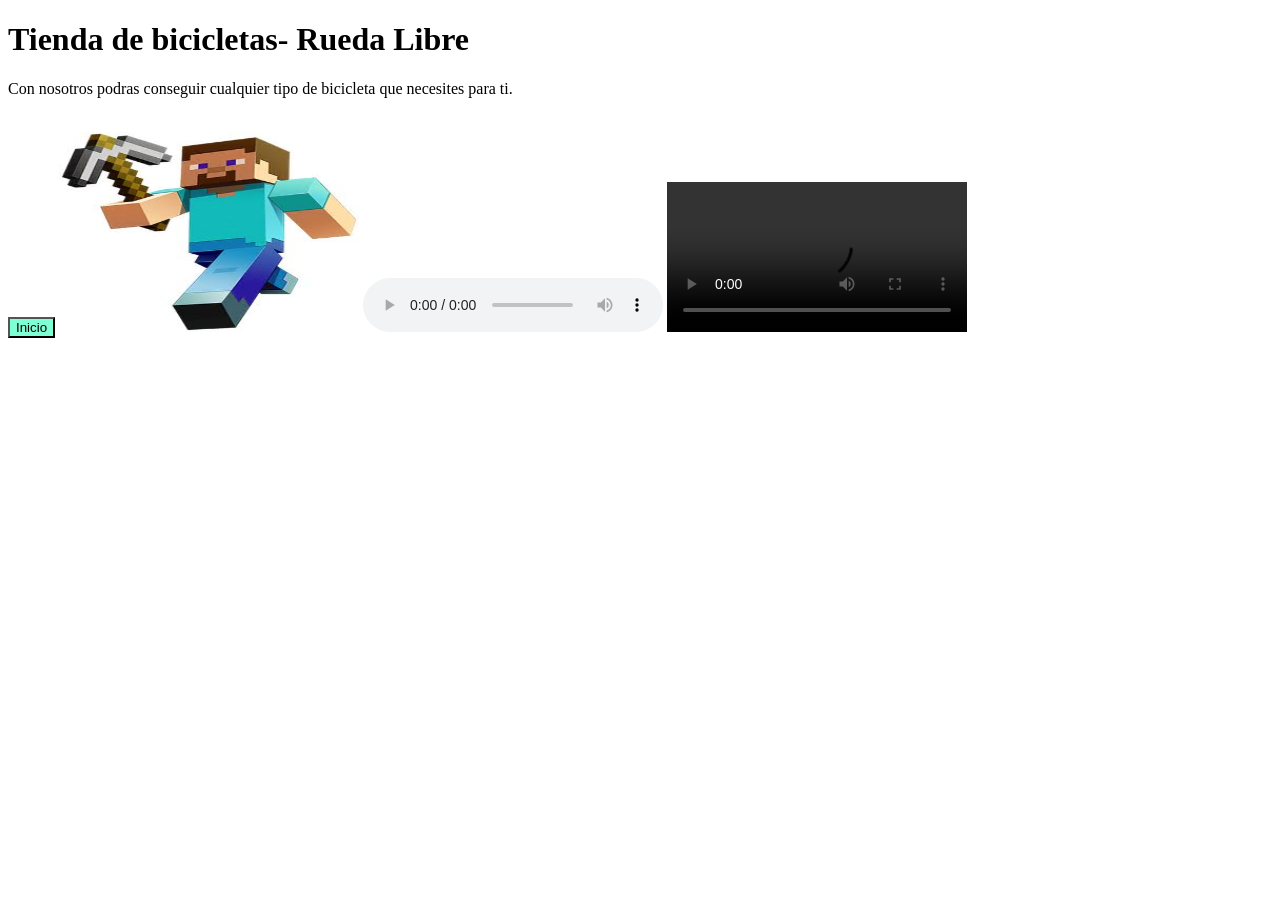
==== index.html @ 4d087bc4 "feat: se arreglo la imagen" ====
<!DOCTYPE html>
<html lang="es">
<head>
    <meta charset="UTF-8">
    <meta name="viewport" content="width=device-width, initial-scale=1.0">
    <title>Rueda Libre | Alquiler de bicicletas en Medellín</title>
    <style>
        button {
            background-color: aquamarine;
            color: black;
        }
        
    </style>
</head>
<body>
    <h1>Tienda de bicicletas- Rueda Libre</h1>
    <p>Con nosotros podras conseguir cualquier tipo de bicicleta que necesites para ti.</p><br>
    <button onclick="MostrarInicio()">Inicio</button>
    <img src="/images.jpeg" alt="Foto steve jobs" width="300" height="200">
    <audio src="/¿IA_agéntica_o_razonamiento_profundo_.mp3" controls></audio>
    <video src="/video.mp4" controls></video>

    <Script>
        function MostrarInicio() {
            alert("Ha iniciado seccion");
        }
    </Script>
</body>
</html>
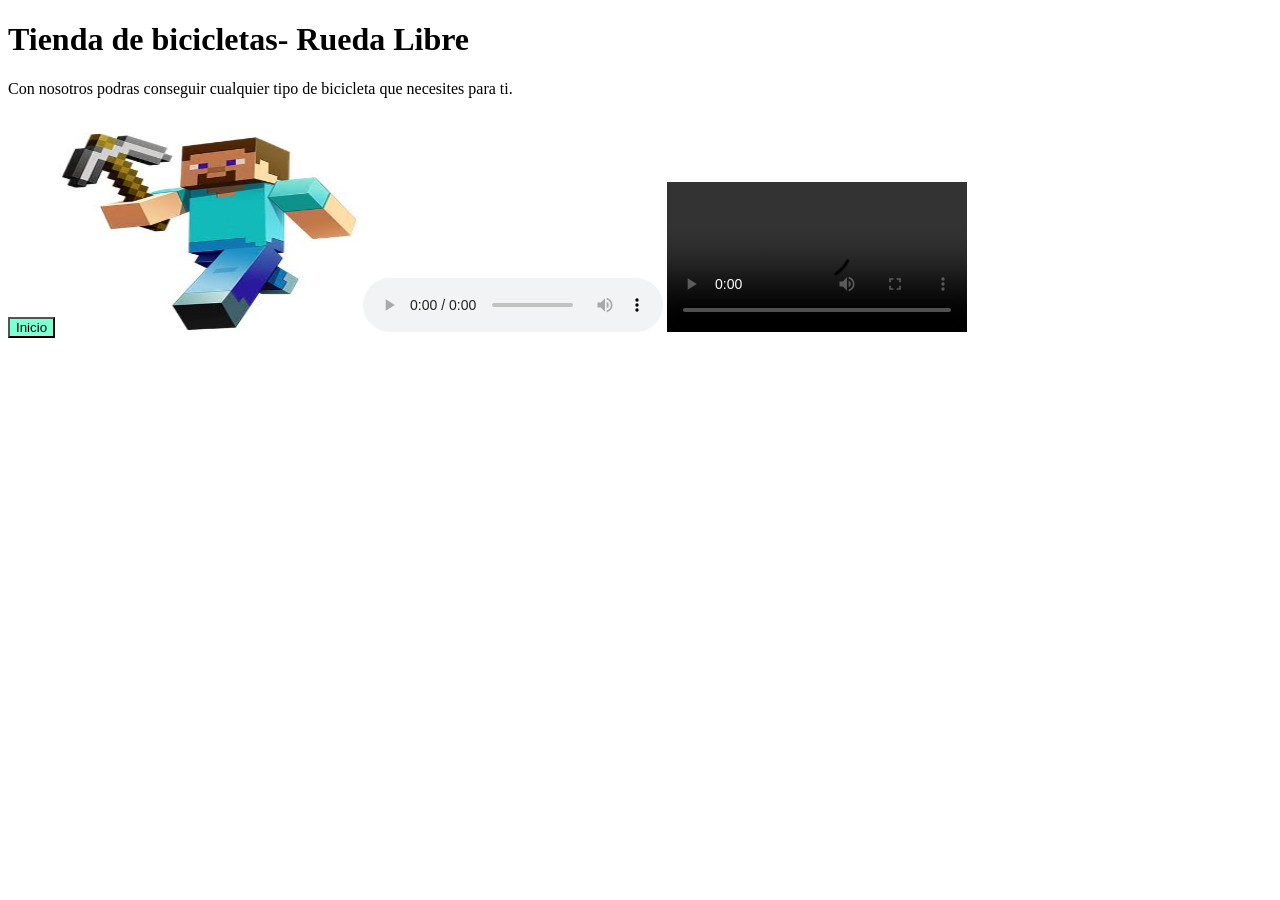
==== commit 3e0f839c: "feat: cambio al audio" ====
--- a/index.html
+++ b/index.html
@@ -17,7 +17,7 @@
     <p>Con nosotros podras conseguir cualquier tipo de bicicleta que necesites para ti.</p><br>
     <button onclick="MostrarInicio()">Inicio</button>
     <img src="/images.jpeg" alt="Foto steve jobs" width="300" height="200">
-    <audio src="/¿IA_agéntica_o_razonamiento_profundo_.mp3" controls></audio>
+    <audio controls src="/¿IA_agéntica_o_razonamiento_profundo_.mp3"></audio>
     <video src="/video.mp4" controls></video>
 
     <Script>
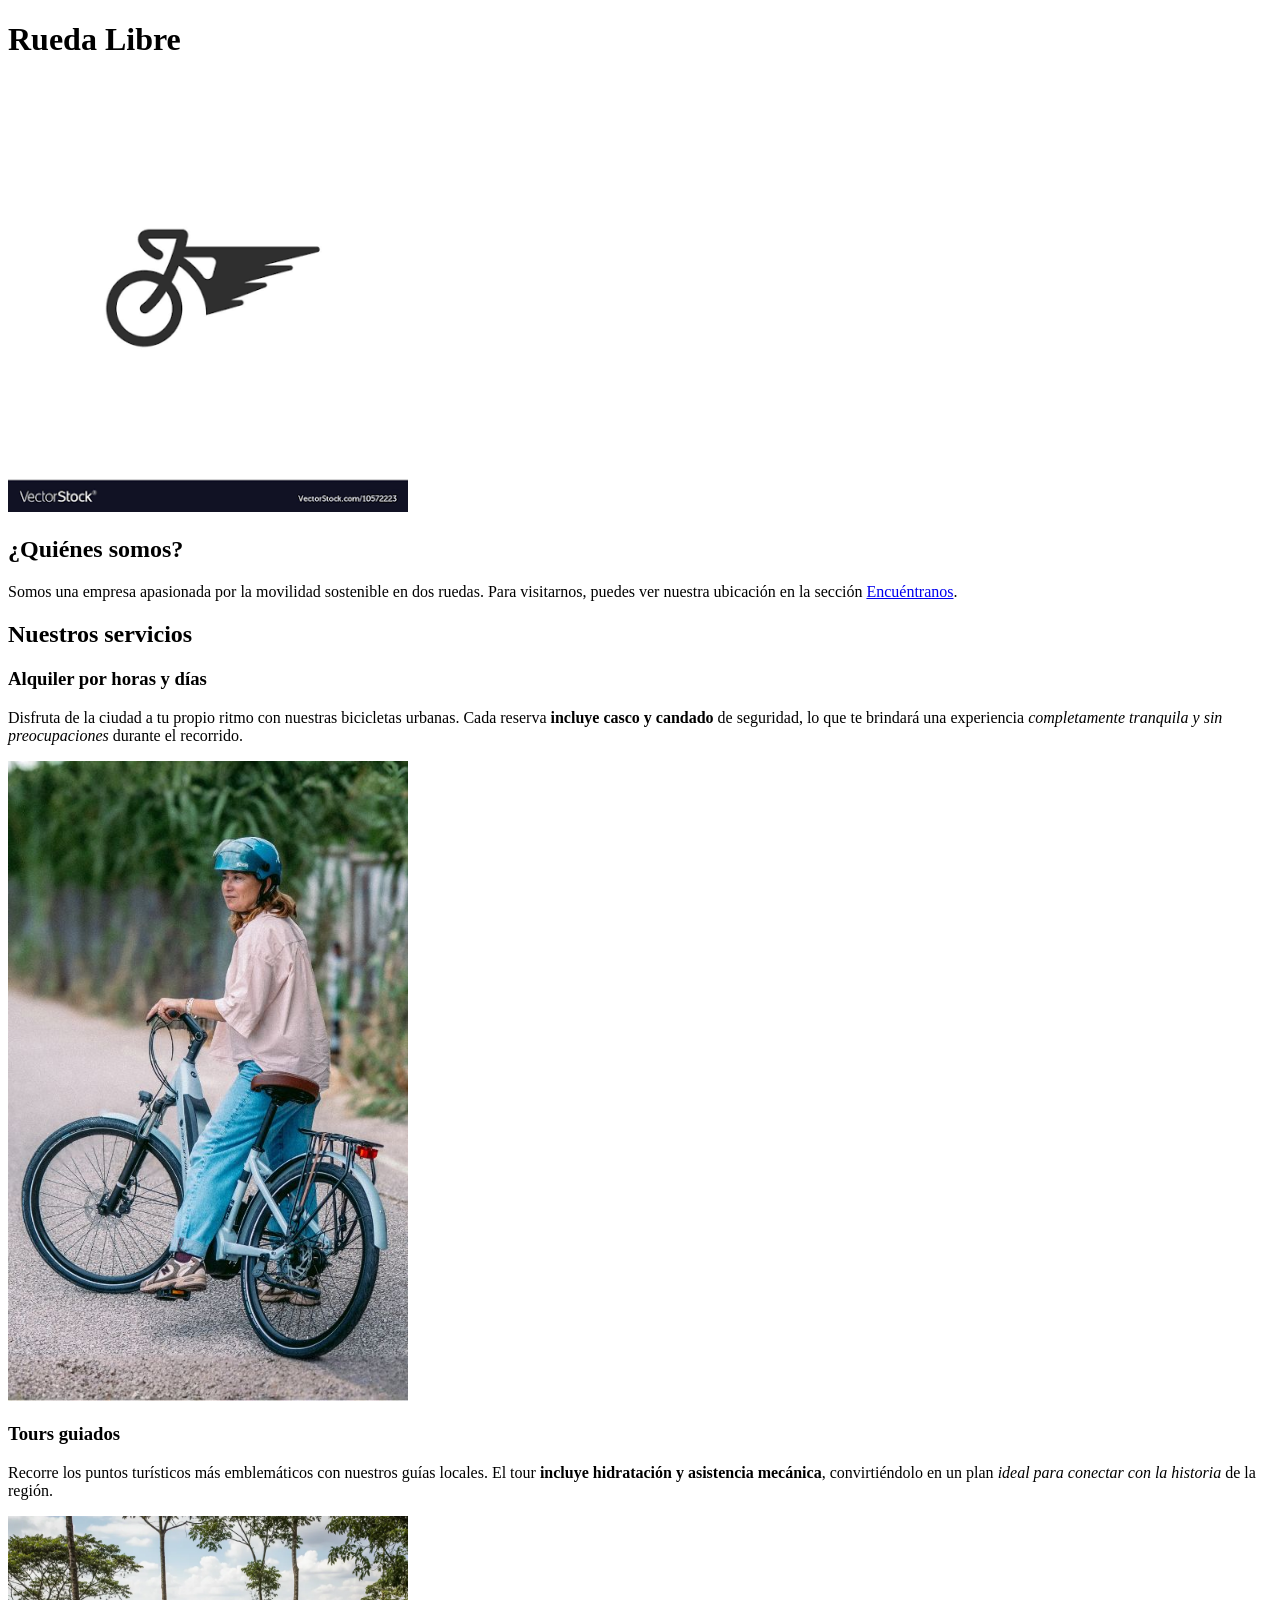
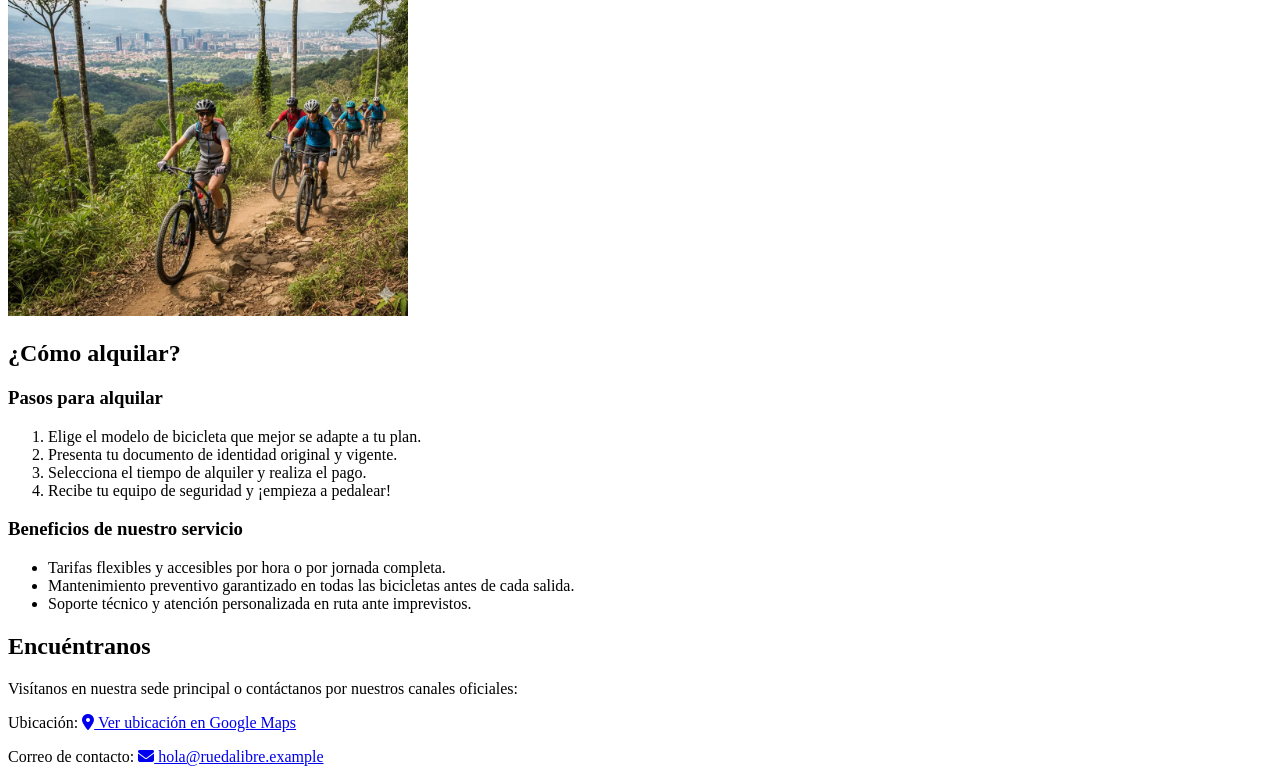
==== commit 51f99df3: "feat: agrego parte 2" ====
--- a/index.html
+++ b/index.html
@@ -1,29 +1,88 @@
 <!DOCTYPE html>
 <html lang="es">
 <head>
-    <meta charset="UTF-8">
-    <meta name="viewport" content="width=device-width, initial-scale=1.0">
-    <title>Rueda Libre | Alquiler de bicicletas en Medellín</title>
-    <style>
-        button {
-            background-color: aquamarine;
-            color: black;
-        }
-        
-    </style>
+  <meta charset="UTF-8">
+  <meta name="viewport" content="width=device-width, initial-scale=1.0">
+  <title>Rueda Libre | Alquiler de bicicletas en Medellín</title>
+  <link rel="stylesheet" href="https://cdnjs.cloudflare.com/ajax/libs/font-awesome/6.5.0/css/all.min.css">
 </head>
 <body>
-    <h1>Tienda de bicicletas- Rueda Libre</h1>
-    <p>Con nosotros podras conseguir cualquier tipo de bicicleta que necesites para ti.</p><br>
-    <button onclick="MostrarInicio()">Inicio</button>
-    <img src="/images.jpeg" alt="Foto steve jobs" width="300" height="200">
-    <audio controls src="/¿IA_agéntica_o_razonamiento_profundo_.mp3"></audio>
-    <video src="/video.mp4" controls></video>
 
-    <Script>
-        function MostrarInicio() {
-            alert("Ha iniciado seccion");
-        }
-    </Script>
+  <header>
+    <h1>Rueda Libre</h1>
+    <img src="./img/images.png" alt="Personas pedaleando en bicicletas por la ciudad" width="400">
+  </header>
+
+  <main>
+    <section id="quienes-somos">
+      <h2>¿Quiénes somos?</h2>
+      <p>
+        Somos una empresa apasionada por la movilidad sostenible en dos ruedas. Para visitarnos,
+        puedes ver nuestra ubicación en la sección <a href="#encuentranos">Encuéntranos</a>.
+      </p>
+    </section>
+
+    <section id="nuestros-servicios">
+      <h2>Nuestros servicios</h2>
+      
+      <article>
+        <h3>Alquiler por horas y días</h3>
+        <p>
+          Disfruta de la ciudad a tu propio ritmo con nuestras bicicletas urbanas. Cada reserva 
+          <strong>incluye casco y candado</strong> de seguridad, lo que te brindará una experiencia 
+          <em>completamente tranquila y sin preocupaciones</em> durante el recorrido.
+        </p>
+        <img src="./img/bicicleta.jpg" alt="Bicicleta urbana de color azul equipada con cesta y casco" width="400">
+      </article>
+
+      <article>
+        <h3>Tours guiados</h3>
+        <p>
+          Recorre los puntos turísticos más emblemáticos con nuestros guías locales. El tour 
+          <strong>incluye hidratación y asistencia mecánica</strong>, convirtiéndolo en un plan 
+          <em>ideal para conectar con la historia</em> de la región.
+        </p>
+        <img src="./img/ruta.jpg" alt="Ciclovía y sendero verde rodeado de árboles para rutas guiadas" width="400">
+      </article>
+    </section>
+
+    <section id="como-alquilar">
+      <h2>¿Cómo alquilar?</h2>
+      <h3>Pasos para alquilar</h3>
+      <ol>
+        <li>Elige el modelo de bicicleta que mejor se adapte a tu plan.</li>
+        <li>Presenta tu documento de identidad original y vigente.</li>
+        <li>Selecciona el tiempo de alquiler y realiza el pago.</li>
+        <li>Recibe tu equipo de seguridad y ¡empieza a pedalear!</li>
+      </ol>
+
+      <h3>Beneficios de nuestro servicio</h3>
+      <ul>
+        <li>Tarifas flexibles y accesibles por hora o por jornada completa.</li>
+        <li>Mantenimiento preventivo garantizado en todas las bicicletas antes de cada salida.</li>
+        <li>Soporte técnico y atención personalizada en ruta ante imprevistos.</li>
+      </ul>
+    </section>
+
+    <section id="encuentranos">
+      <h2>Encuéntranos</h2>
+      <p>
+        Visítanos en nuestra sede principal o contáctanos por nuestros canales oficiales:
+      </p>
+      <p>
+        Ubicación: 
+        <a href="https://maps.google.com" target="_blank" rel="noopener noreferrer"><i class="fa-solid fa-location-dot"></i>
+          Ver ubicación en Google Maps
+        </a>
+      </p>
+      <p>
+        Correo de contacto: 
+        <a href="mailto:hola@ruedalibre.example">
+          <i class="fa-solid fa-envelope"></i> hola@ruedalibre.example
+        </a>
+      </p>
+    </section>
+  </main>
+
 </body>
 </html>
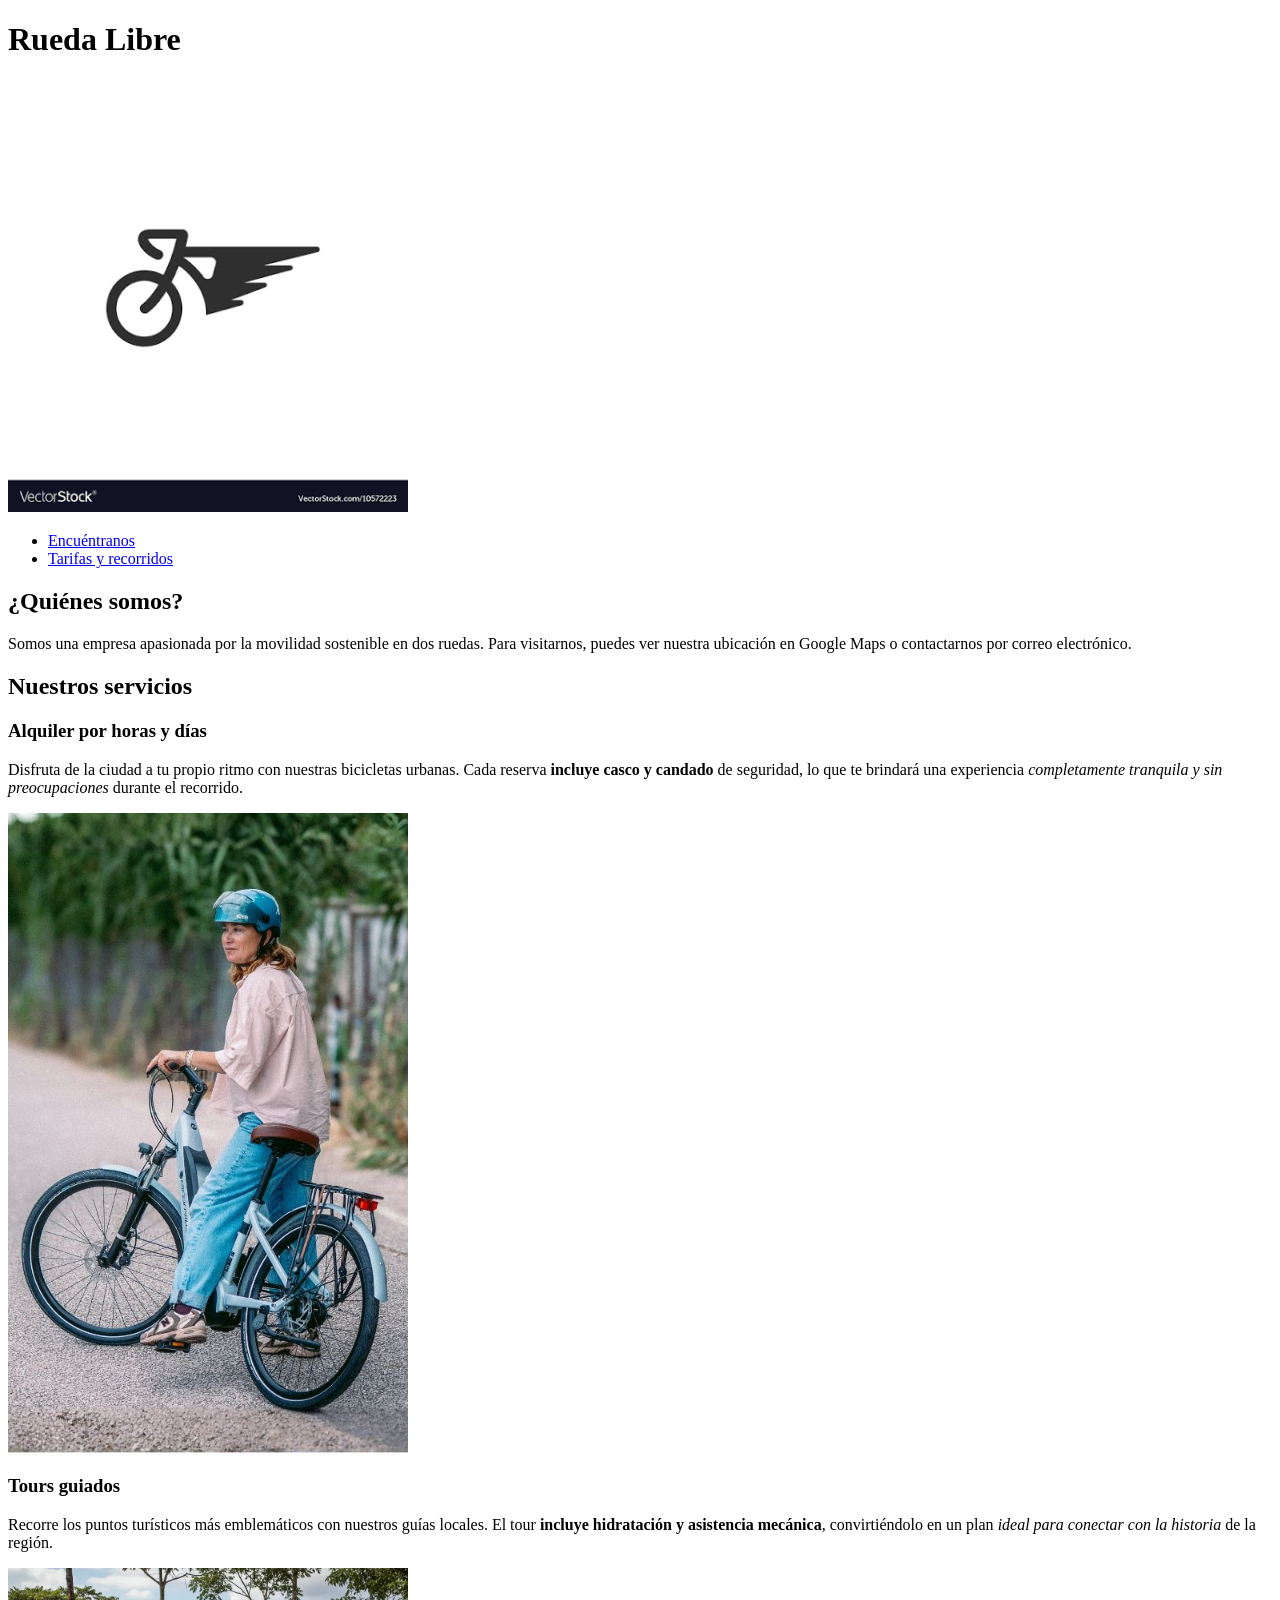
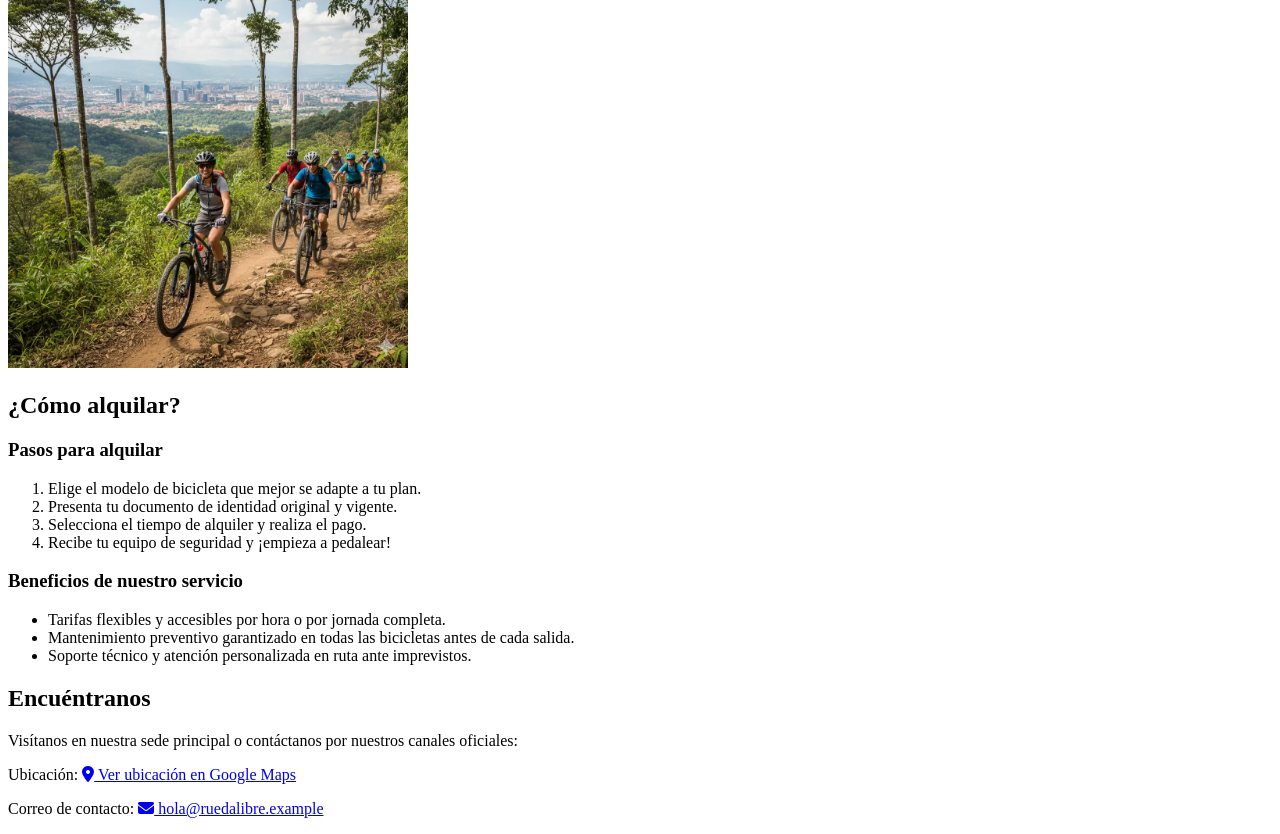
==== commit 4af13d54: "feat: se agrego tarifas y recorridos" ====
--- a/index.html
+++ b/index.html
@@ -9,8 +9,14 @@
 <body>
 
   <header>
-    <h1>Rueda Libre</h1>
+    <h1>Rueda Libre</h1> 
     <img src="./img/images.png" alt="Personas pedaleando en bicicletas por la ciudad" width="400">
+    <nav>
+      <ul>
+        <li><a href="#encuentranos">Encuéntranos</a></li>
+        <li><a href="./paginas/tarifas.html">Tarifas y recorridos</a></li>
+      </ul>
+    </nav>
   </header>
 
   <main>
@@ -18,7 +24,7 @@
       <h2>¿Quiénes somos?</h2>
       <p>
         Somos una empresa apasionada por la movilidad sostenible en dos ruedas. Para visitarnos,
-        puedes ver nuestra ubicación en la sección <a href="#encuentranos">Encuéntranos</a>.
+        puedes ver nuestra ubicación en Google Maps o contactarnos por correo electrónico.
       </p>
     </section>
 
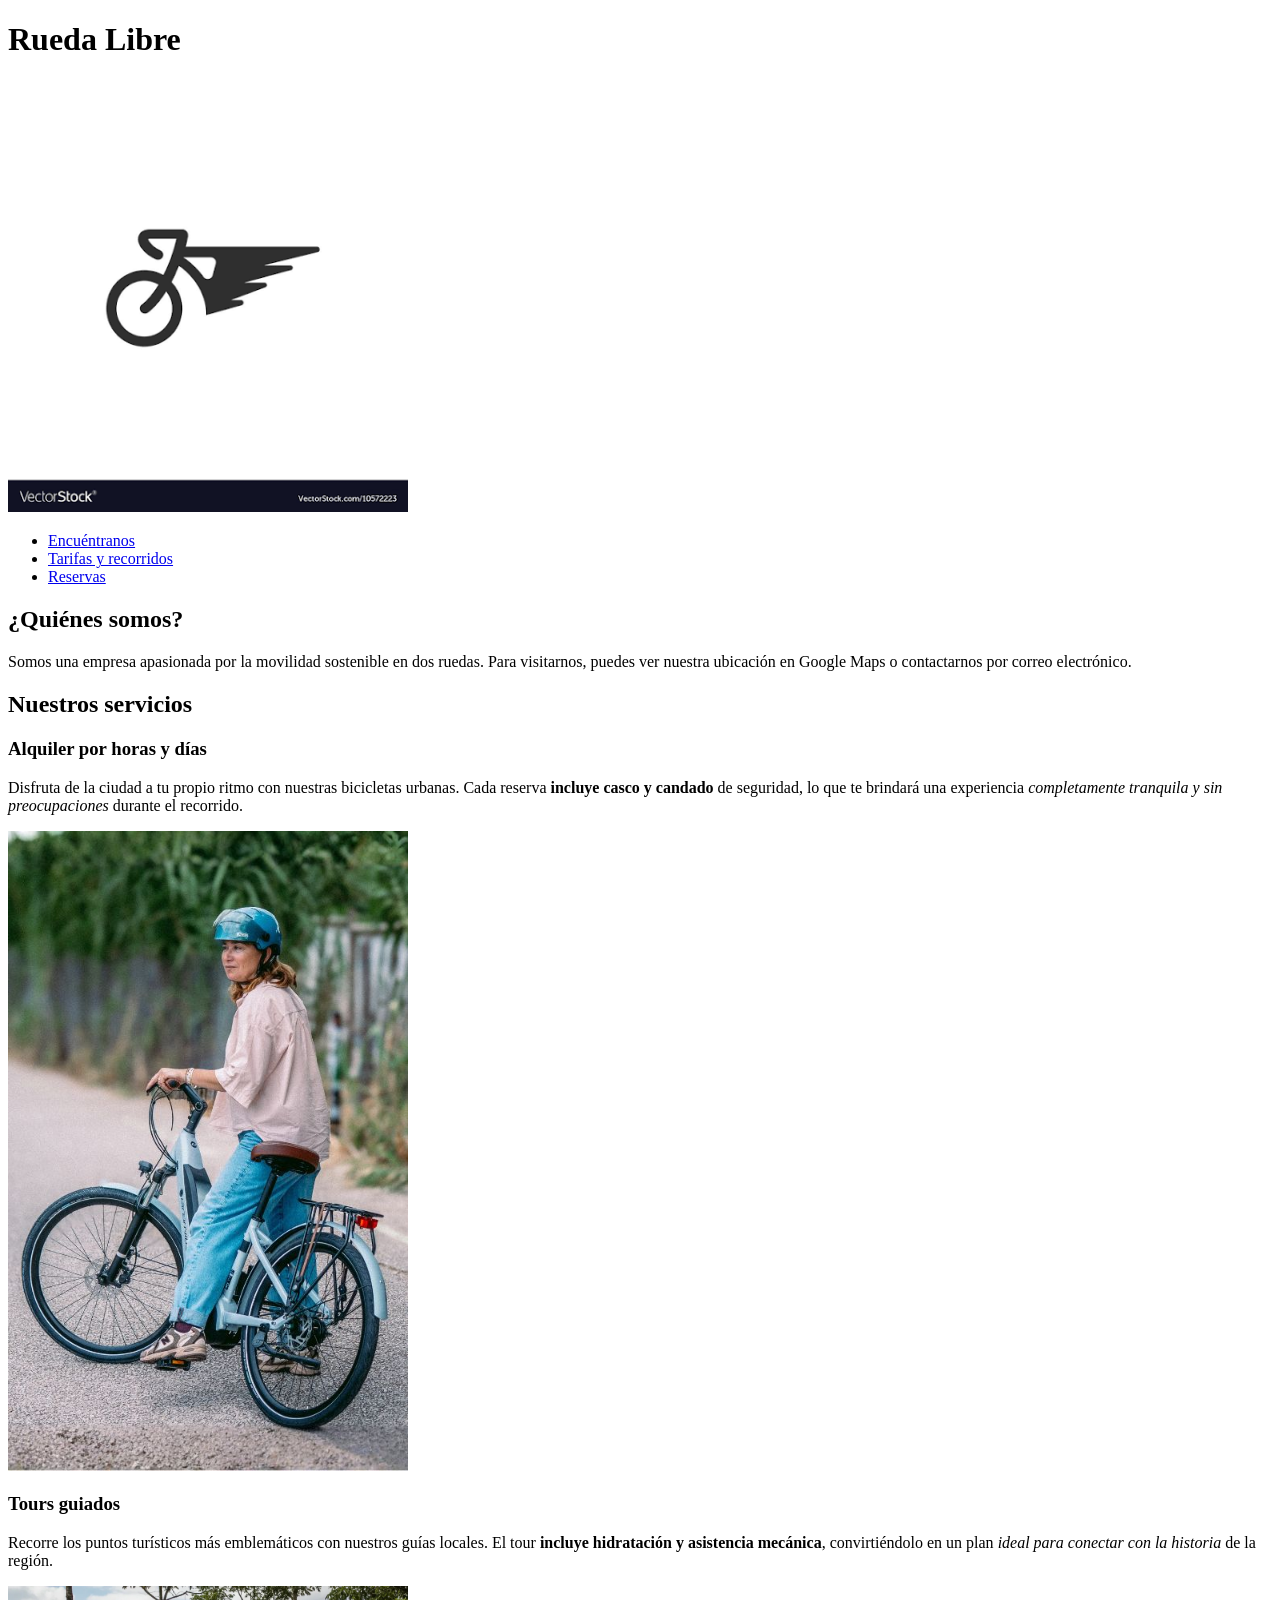
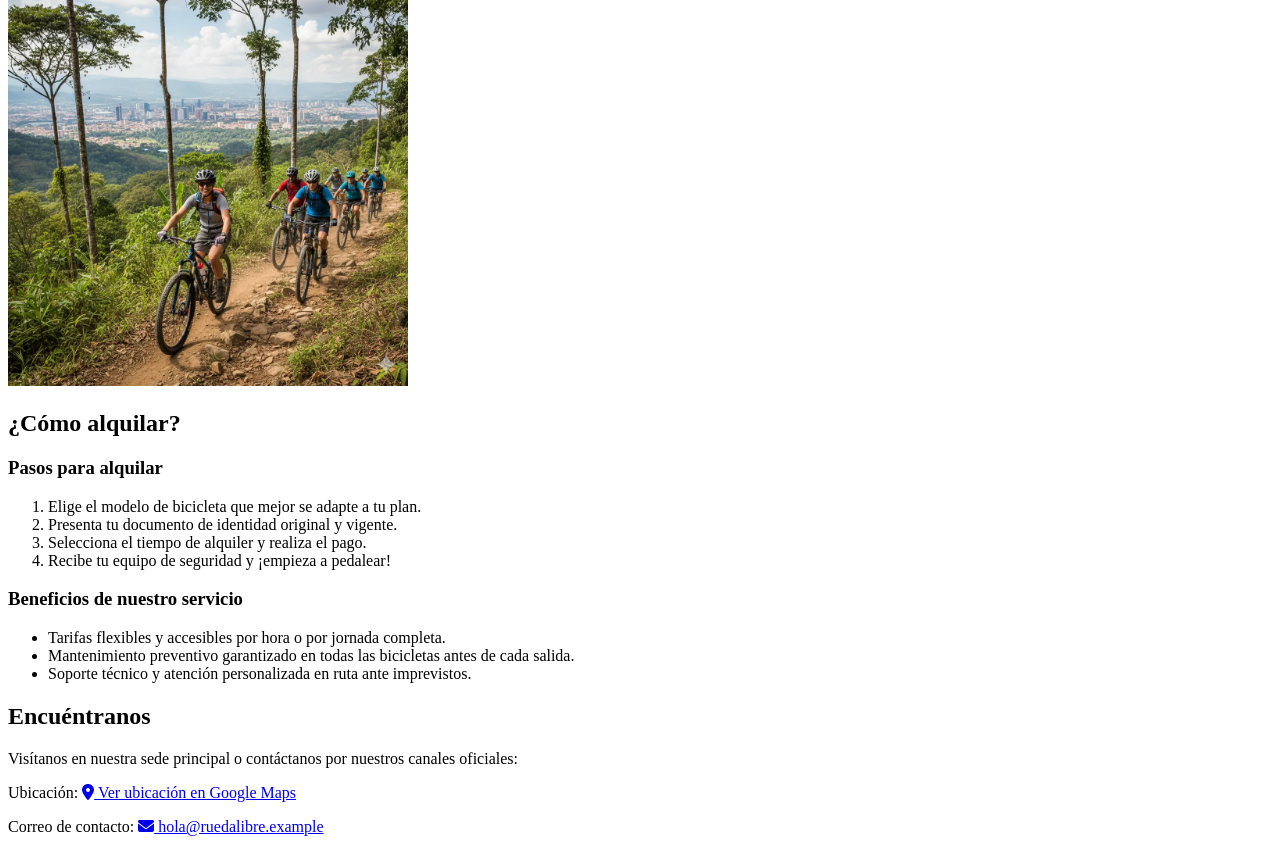
==== commit 21f85f9c: "feat:Se agrego el apartado reservas" ====
--- a/index.html
+++ b/index.html
@@ -15,6 +15,7 @@
       <ul>
         <li><a href="#encuentranos">Encuéntranos</a></li>
         <li><a href="./paginas/tarifas.html">Tarifas y recorridos</a></li>
+        <li><a href="./paginas/reserva.html">Reservas</a></li>
       </ul>
     </nav>
   </header>
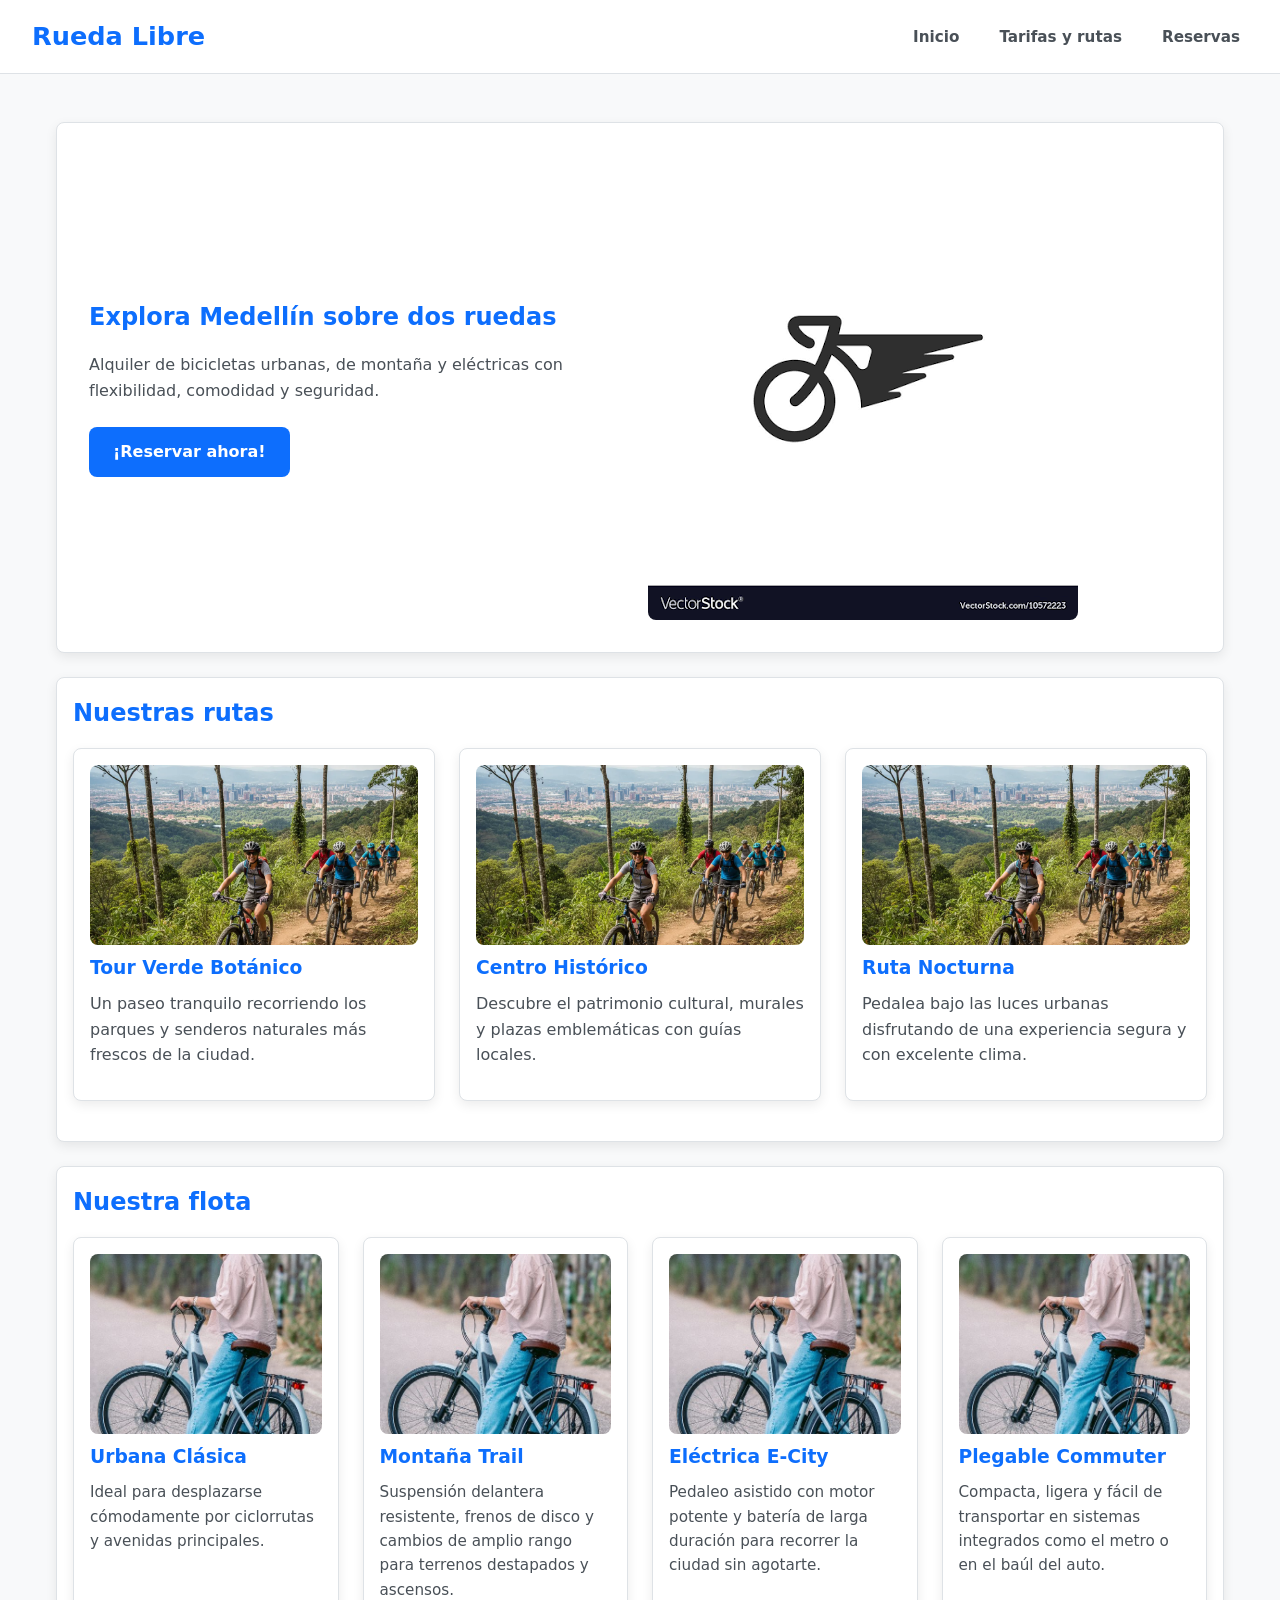
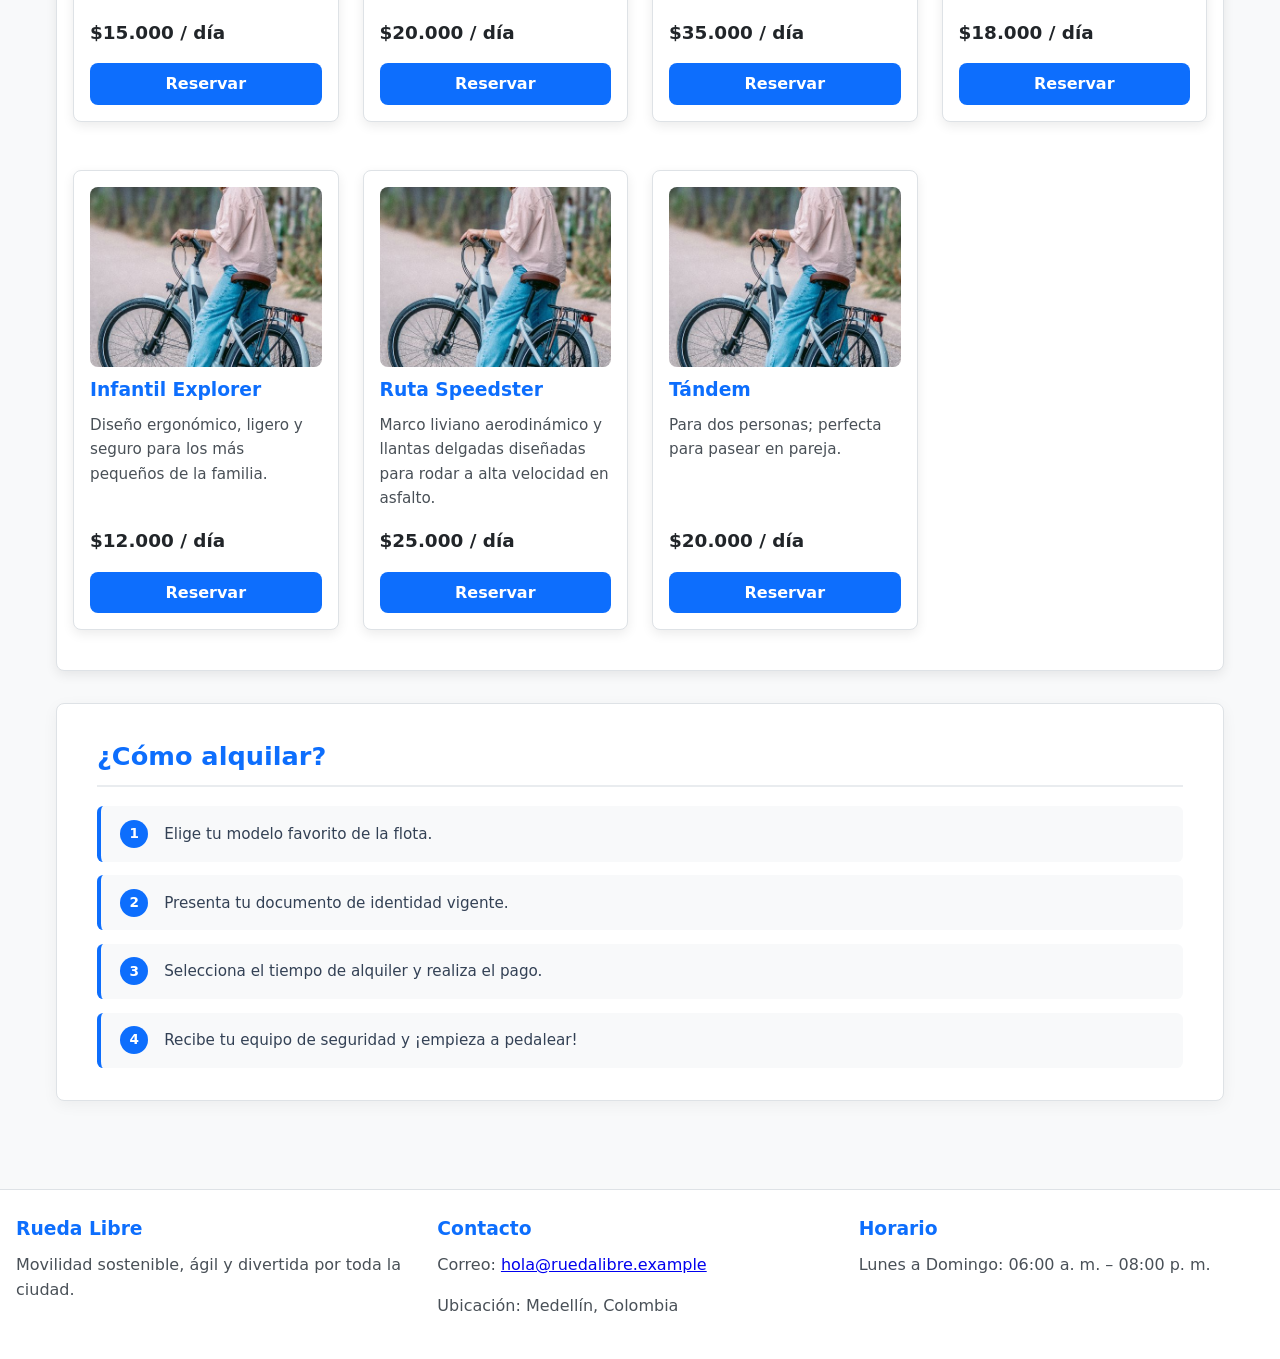
==== commit a5f1d11a: "fix: reparacion del index y las imagenes" ====
--- a/index.html
+++ b/index.html
@@ -3,93 +3,162 @@
 <head>
   <meta charset="UTF-8">
   <meta name="viewport" content="width=device-width, initial-scale=1.0">
+  <meta name="description" content="Rueda Libre - Alquiler de bicicletas urbanas, de montaña y eléctricas en Medellín. Conoce nuestra flota y rutas.">
   <title>Rueda Libre | Alquiler de bicicletas en Medellín</title>
-  <link rel="stylesheet" href="https://cdnjs.cloudflare.com/ajax/libs/font-awesome/6.5.0/css/all.min.css">
+  <link rel="stylesheet" href="./style.css">
 </head>
 <body>
 
+  <!-- Encabezado con Flexbox: Apilado en móvil, extremos opuestos en tablet/desktop -->
   <header>
-    <h1>Rueda Libre</h1> 
-    <img src="./img/images.png" alt="Personas pedaleando en bicicletas por la ciudad" width="400">
+    <div class="marca">
+      <h1>Rueda Libre</h1>
+    </div>
     <nav>
       <ul>
-        <li><a href="#encuentranos">Encuéntranos</a></li>
-        <li><a href="./paginas/tarifas.html">Tarifas y recorridos</a></li>
-        <li><a href="./paginas/reserva.html">Reservas</a></li>
+        <li><a href="index.html">Inicio</a></li>
+        <li><a href="paginas/tarifas.html">Tarifas y rutas</a></li>
+        <li><a href="paginas/reservas.html">Reservas</a></li>
       </ul>
     </nav>
   </header>
 
   <main>
-    <section id="quienes-somos">
-      <h2>¿Quiénes somos?</h2>
-      <p>
-        Somos una empresa apasionada por la movilidad sostenible en dos ruedas. Para visitarnos,
-        puedes ver nuestra ubicación en Google Maps o contactarnos por correo electrónico.
-      </p>
+    <!-- Portada Hero: 1 col base, 2 col con Grid (1fr 1fr) desde 768px -->
+    <section class="portada-hero">
+      <div class="portada-texto">
+        <h2>Explora Medellín sobre dos ruedas</h2>
+        <p class="lema">Alquiler de bicicletas urbanas, de montaña y eléctricas con flexibilidad, comodidad y seguridad.</p>
+        <a href="paginas/reservas.html" class="btn-reservar-hero">¡Reservar ahora!</a>
+      </div>
+      <div class="portada-imagen">
+        <img src="img/images.png" alt="Personas pedaleando en bicicletas por la ciudad">
+      </div>
     </section>
 
-    <section id="nuestros-servicios">
-      <h2>Nuestros servicios</h2>
-      
-      <article>
-        <h3>Alquiler por horas y días</h3>
-        <p>
-          Disfruta de la ciudad a tu propio ritmo con nuestras bicicletas urbanas. Cada reserva 
-          <strong>incluye casco y candado</strong> de seguridad, lo que te brindará una experiencia 
-          <em>completamente tranquila y sin preocupaciones</em> durante el recorrido.
-        </p>
-        <img src="./img/bicicleta.jpg" alt="Bicicleta urbana de color azul equipada con cesta y casco" width="400">
-      </article>
+    <!-- Galería "Nuestras rutas": 1 col base, 3 col con Grid (repeat(3, 1fr)) en desktop -->
+    <section id="nuestras-rutas" class="seccion-rutas">
+      <h2>Nuestras rutas</h2>
+      <div class="rejilla-rutas">
+        <article class="tarjeta-ruta">
+          <img src="img/ruta.jpg" alt="Sendero verde del Tour Botánico">
+          <h3>Tour Verde Botánico</h3>
+          <p>Un paseo tranquilo recorriendo los parques y senderos naturales más frescos de la ciudad.</p>
+        </article>
 
-      <article>
-        <h3>Tours guiados</h3>
-        <p>
-          Recorre los puntos turísticos más emblemáticos con nuestros guías locales. El tour 
-          <strong>incluye hidratación y asistencia mecánica</strong>, convirtiéndolo en un plan 
-          <em>ideal para conectar con la historia</em> de la región.
-        </p>
-        <img src="./img/ruta.jpg" alt="Ciclovía y sendero verde rodeado de árboles para rutas guiadas" width="400">
-      </article>
+        <article class="tarjeta-ruta">
+          <img src="img/ruta.jpg" alt="Arquitectura del Centro Histórico">
+          <h3>Centro Histórico</h3>
+          <p>Descubre el patrimonio cultural, murales y plazas emblemáticas con guías locales.</p>
+        </article>
+
+        <article class="tarjeta-ruta">
+          <img src="img/ruta.jpg" alt="Paisaje nocturno sobre ruedas">
+          <h3>Ruta Nocturna</h3>
+          <p>Pedalea bajo las luces urbanas disfrutando de una experiencia segura y con excelente clima.</p>
+        </article>
+      </div>
     </section>
 
+    <!-- Sección "Nuestra flota": CSS Grid auto-fit (7 modelos) y Flexbox vertical por tarjeta -->
+    <section id="nuestra-flota" class="seccion-flota">
+      <h2>Nuestra flota</h2>
+      <div class="rejilla-flota">
+
+        <!-- 1. Urbana Clásica -->
+        <article class="tarjeta-flota">
+          <img src="img/bicicleta.jpg" alt="Bicicleta Urbana Clásica" class="img-flota">
+          <h3>Urbana Clásica</h3>
+          <p class="descripcion-flota">Ideal para desplazarse cómodamente por ciclorrutas y avenidas principales.</p>
+          <p class="precio-flota">$15.000 / día</p>
+          <a href="paginas/reservas.html" class="btn-reservar">Reservar</a>
+        </article>
+
+        <!-- 2. Montaña Trail -->
+        <article class="tarjeta-flota">
+          <img src="img/bicicleta.jpg" alt="Bicicleta de Montaña Trail" class="img-flota">
+          <h3>Montaña Trail</h3>
+          <p class="descripcion-flota">Suspensión delantera resistente, frenos de disco y cambios de amplio rango para terrenos destapados y ascensos.</p>
+          <p class="precio-flota">$20.000 / día</p>
+          <a href="paginas/reservas.html" class="btn-reservar">Reservar</a>
+        </article>
+
+        <!-- 3. Eléctrica E-City -->
+        <article class="tarjeta-flota">
+          <img src="img/bicicleta.jpg" alt="Bicicleta Eléctrica E-City" class="img-flota">
+          <h3>Eléctrica E-City</h3>
+          <p class="descripcion-flota">Pedaleo asistido con motor potente y batería de larga duración para recorrer la ciudad sin agotarte.</p>
+          <p class="precio-flota">$35.000 / día</p>
+          <a href="paginas/reservas.html" class="btn-reservar">Reservar</a>
+        </article>
+
+        <!-- 4. Plegable Commuter -->
+        <article class="tarjeta-flota">
+          <img src="img/bicicleta.jpg" alt="Bicicleta Plegable Commuter" class="img-flota">
+          <h3>Plegable Commuter</h3>
+          <p class="descripcion-flota">Compacta, ligera y fácil de transportar en sistemas integrados como el metro o en el baúl del auto.</p>
+          <p class="precio-flota">$18.000 / día</p>
+          <a href="paginas/reservas.html" class="btn-reservar">Reservar</a>
+        </article>
+
+        <!-- 5. Infantil Explorer -->
+        <article class="tarjeta-flota">
+          <img src="img/bicicleta.jpg" alt="Bicicleta Infantil Kids" class="img-flota">
+          <h3>Infantil Explorer</h3>
+          <p class="descripcion-flota">Diseño ergonómico, ligero y seguro para los más pequeños de la familia.</p>
+          <p class="precio-flota">$12.000 / día</p>
+          <a href="paginas/reservas.html" class="btn-reservar">Reservar</a>
+        </article>
+
+        <!-- 6. Ruta Speedster -->
+        <article class="tarjeta-flota">
+          <img src="img/bicicleta.jpg" alt="Bicicleta de Ruta Speedster" class="img-flota">
+          <h3>Ruta Speedster</h3>
+          <p class="descripcion-flota">Marco liviano aerodinámico y llantas delgadas diseñadas para rodar a alta velocidad en asfalto.</p>
+          <p class="precio-flota">$25.000 / día</p>
+          <a href="paginas/reservas.html" class="btn-reservar">Reservar</a>
+        </article>
+
+        <!-- 7. Tándem (Séptimo modelo requerido) -->
+        <article class="tarjeta-flota">
+          <img src="img/bicicleta.jpg" alt="Bicicleta Tándem para dos personas" class="img-flota">
+          <h3>Tándem</h3>
+          <p class="descripcion-flota">Para dos personas; perfecta para pasear en pareja.</p>
+          <p class="precio-flota">$20.000 / día</p>
+          <a href="paginas/reservas.html" class="btn-reservar">Reservar</a>
+        </article>
+
+      </div>
+    </section>
+
+    <!-- Pasos sencillos para alquilar -->
     <section id="como-alquilar">
       <h2>¿Cómo alquilar?</h2>
-      <h3>Pasos para alquilar</h3>
       <ol>
-        <li>Elige el modelo de bicicleta que mejor se adapte a tu plan.</li>
-        <li>Presenta tu documento de identidad original y vigente.</li>
+        <li>Elige tu modelo favorito de la flota.</li>
+        <li>Presenta tu documento de identidad vigente.</li>
         <li>Selecciona el tiempo de alquiler y realiza el pago.</li>
         <li>Recibe tu equipo de seguridad y ¡empieza a pedalear!</li>
       </ol>
-
-      <h3>Beneficios de nuestro servicio</h3>
-      <ul>
-        <li>Tarifas flexibles y accesibles por hora o por jornada completa.</li>
-        <li>Mantenimiento preventivo garantizado en todas las bicicletas antes de cada salida.</li>
-        <li>Soporte técnico y atención personalizada en ruta ante imprevistos.</li>
-      </ul>
-    </section>
-
-    <section id="encuentranos">
-      <h2>Encuéntranos</h2>
-      <p>
-        Visítanos en nuestra sede principal o contáctanos por nuestros canales oficiales:
-      </p>
-      <p>
-        Ubicación: 
-        <a href="https://maps.google.com" target="_blank" rel="noopener noreferrer"><i class="fa-solid fa-location-dot"></i>
-          Ver ubicación en Google Maps
-        </a>
-      </p>
-      <p>
-        Correo de contacto: 
-        <a href="mailto:hola@ruedalibre.example">
-          <i class="fa-solid fa-envelope"></i> hola@ruedalibre.example
-        </a>
-      </p>
     </section>
   </main>
 
+  <!-- Pie en tres bloques: en móvil apilado, en desktop en fila -->
+  <footer>
+    <div class="bloque-marca">
+      <h3>Rueda Libre</h3>
+      <p>Movilidad sostenible, ágil y divertida por toda la ciudad.</p>
+    </div>
+    <div class="bloque-contacto">
+      <h3>Contacto</h3>
+      <p>Correo: <a href="mailto:hola@ruedalibre.example">hola@ruedalibre.example</a></p>
+      <p>Ubicación: Medellín, Colombia</p>
+    </div>
+    <div class="bloque-horario">
+      <h3>Horario</h3>
+      <p>Lunes a Domingo: 06:00 a. m. – 08:00 p. m.</p>
+    </div>
+  </footer>
+
 </body>
 </html>
--- a/style.css
+++ b/style.css
@@ -0,0 +1,486 @@
+/* ===================================================
+   1. VARIABLES CSS (Custom Properties)
+   =================================================== */
+:root {
+  --color-primario: #0d6efd;
+  --color-primario-hover: #0b5ed7;
+  --color-fondo: #f8f9fa;
+  --color-superficie: #ffffff;
+  --color-texto: #212529;
+  --color-texto-secundario: #495057;
+  --color-borde: #dee2e6;
+  --color-destacado: #e63946;
+
+  --espacio-xs: 0.25rem;
+  --espacio-sm: 0.5rem;
+  --espacio-md: 1rem;
+  --espacio-lg: 1.5rem;
+  --espacio-xl: 2rem;
+  --espacio-2xl: 3rem;
+
+  --radio-borde: 0.5rem;
+  --sombra-suave: 0 4px 12px rgba(0, 0, 0, 0.08);
+  --fuente-principal: system-ui, -apple-system, "Segoe UI", Roboto, sans-serif;
+}
+
+/* ===================================================
+   2. RESET Y REGLAS BASE MOBILE-FIRST
+   =================================================== */
+*,
+*::before,
+*::after {
+  box-sizing: border-box;
+  margin: 0;
+  padding: 0;
+}
+
+body {
+  font-family: var(--fuente-principal);
+  background-color: var(--color-fondo);
+  color: var(--color-texto);
+  line-height: 1.6;
+  min-height: 100vh;
+  display: flex;
+  flex-direction: column;
+}
+
+/* Requisito: Las imágenes nunca desbordan su contenedor */
+img {
+  max-width: 100%;
+  height: auto;
+  display: block;
+  border-radius: var(--radio-borde);
+}
+
+main {
+  width: 100%;
+  max-width: 1200px;
+  margin-left: auto;
+  margin-right: auto;
+  padding: var(--espacio-lg) var(--espacio-sm);
+  flex: 1;
+}
+
+section, article {
+  background-color: var(--color-superficie);
+  padding: var(--espacio-md);
+  margin-bottom: var(--espacio-lg);
+  border-radius: var(--radio-borde);
+  border: 1px solid var(--color-borde);
+  box-shadow: var(--sombra-suave);
+}
+
+h1, h2, h3 {
+  color: var(--color-primario);
+  margin-bottom: var(--espacio-sm);
+}
+
+p {
+  margin-bottom: var(--espacio-md);
+  color: var(--color-texto-secundario);
+}
+
+.mt-4 {
+  margin-top: 1.5rem;
+}
+
+/* ===================================================
+   3. ENCABEZADO Y MENÚ (MÓVIL POR DEFECTO: < 768px)
+   =================================================== */
+header {
+  background-color: var(--color-superficie);
+  border-bottom: 1px solid var(--color-borde);
+  padding: var(--espacio-md);
+  display: flex;
+  flex-direction: column;
+  align-items: center;
+  gap: var(--espacio-sm);
+  text-align: center;
+}
+
+header h1 {
+  font-size: 1.6rem;
+  margin: 0;
+}
+
+header nav ul {
+  display: flex;
+  flex-wrap: wrap; /* Bajan de línea si no caben */
+  justify-content: center;
+  gap: var(--espacio-sm);
+  list-style: none;
+  padding: 0;
+  margin: 0;
+}
+
+header nav a {
+  text-decoration: none;
+  color: var(--color-texto-secundario);
+  font-weight: 600;
+  font-size: 0.95rem;
+  padding: var(--espacio-xs) var(--espacio-sm);
+  transition: color 0.2s ease;
+}
+
+header nav a:hover {
+  color: var(--color-primario);
+}
+
+/* ===================================================
+   4. PORTADA (HERO) - BASE 1 COLUMNA
+   =================================================== */
+.portada-hero {
+  display: flex;
+  flex-direction: column;
+  gap: var(--espacio-md);
+  padding: var(--espacio-md);
+  text-align: center;
+}
+
+.portada-texto {
+  display: flex;
+  flex-direction: column;
+  align-items: center;
+  gap: var(--espacio-sm);
+}
+
+.btn-reservar-hero,
+.btn-confirmar {
+  display: inline-block;
+  background-color: var(--color-primario);
+  color: #ffffff;
+  padding: 0.75rem 1.5rem;
+  border-radius: var(--radio-borde);
+  text-decoration: none;
+  font-weight: bold;
+  border: none;
+  cursor: pointer;
+  transition: background-color 0.2s ease;
+}
+
+.btn-reservar-hero:hover,
+.btn-confirmar:hover {
+  background-color: var(--color-primario-hover);
+}
+
+/* ===================================================
+   5. NUESTRA FLOTA (Grid auto-fit sin media queries)
+   =================================================== */
+.rejilla-flota {
+  display: grid;
+  grid-template-columns: repeat(auto-fit, minmax(260px, 1fr));
+  gap: var(--espacio-lg);
+  margin-top: var(--espacio-md);
+}
+
+.tarjeta-flota {
+  display: flex;
+  flex-direction: column; /* Flexbox en columna */
+  padding: var(--espacio-md);
+  border: 1px solid var(--color-borde);
+  border-radius: var(--radio-borde);
+  transition: transform 0.2s ease, box-shadow 0.2s ease;
+}
+
+.tarjeta-flota:hover {
+  transform: translateY(-4px);
+  box-shadow: 0 8px 18px rgba(0, 0, 0, 0.12);
+}
+
+.img-flota {
+  width: 100%;
+  height: 180px;
+  object-fit: cover;
+  border-radius: var(--radio-borde);
+  margin-bottom: var(--espacio-sm);
+}
+
+.descripcion-flota {
+  flex-grow: 1; /* Absorbe el espacio sobrante */
+  font-size: 0.95rem;
+}
+
+.precio-flota {
+  font-weight: 700;
+  font-size: 1.15rem;
+  color: var(--color-texto);
+  margin-bottom: var(--espacio-md);
+}
+
+.btn-reservar {
+  display: block;
+  text-align: center;
+  background-color: var(--color-primario);
+  color: #ffffff;
+  padding: var(--espacio-sm) var(--espacio-md);
+  border-radius: var(--radio-borde);
+  text-decoration: none;
+  font-weight: bold;
+  margin-top: auto; /* Anclado al fondo */
+}
+
+.btn-reservar:hover {
+  background-color: var(--color-primario-hover);
+}
+
+/* ===================================================
+   6. NUESTRAS RUTAS - BASE 1 COLUMNA
+   =================================================== */
+.rejilla-rutas {
+  display: grid;
+  grid-template-columns: 1fr;
+  gap: var(--espacio-md);
+  margin-top: var(--espacio-md);
+}
+
+.tarjeta-ruta {
+  display: flex;
+  flex-direction: column;
+  padding: var(--espacio-md);
+}
+
+.tarjeta-ruta img {
+  width: 100%;
+  height: 180px;
+  object-fit: cover;
+  border-radius: var(--radio-borde);
+  margin-bottom: var(--espacio-sm);
+}
+
+/* ===================================================
+   7. FORMULARIO Y RESERVAS - BASE 1 COLUMNA
+   =================================================== */
+.contenedor-reservas-grid {
+  display: grid;
+  grid-template-columns: 1fr;
+  gap: var(--espacio-md);
+}
+
+.fila-campos-doble {
+  display: grid;
+  grid-template-columns: 1fr;
+  gap: var(--espacio-sm);
+}
+
+.form-reserva {
+  display: flex;
+  flex-direction: column;
+  gap: var(--espacio-md);
+}
+
+.campo {
+  display: flex;
+  flex-direction: column;
+  gap: 0.35rem;
+}
+
+.obligatorio {
+  color: var(--color-destacado);
+}
+
+.form-reserva input,
+.form-reserva select,
+.form-reserva textarea {
+  width: 100%;
+  padding: var(--espacio-sm);
+  border: 1px solid var(--color-borde);
+  border-radius: var(--radio-borde);
+  font-size: 1rem;
+}
+
+dl {
+  background-color: var(--color-fondo);
+  padding: var(--espacio-md);
+  border-radius: var(--radio-borde);
+  margin-top: var(--espacio-sm);
+}
+
+dt {
+  font-weight: bold;
+  color: var(--color-primario);
+}
+
+dd {
+  margin-left: var(--espacio-sm);
+  margin-bottom: var(--espacio-sm);
+}
+
+/* ===================================================
+   8. TABLAS DE TARIFAS (360px SIN SCROLL LATERAL)
+   =================================================== */
+.contenedor-tabla {
+  width: 100%;
+  overflow-x: auto;
+}
+
+table {
+  width: 100%;
+  border-collapse: collapse;
+  margin-top: var(--espacio-sm);
+  margin-bottom: var(--espacio-md);
+  font-size: 0.85rem;
+}
+
+caption {
+  font-weight: bold;
+  margin-bottom: var(--espacio-xs);
+  text-align: left;
+}
+
+th, td {
+  padding: 0.4rem 0.45rem;
+  border: 1px solid var(--color-borde);
+  text-align: left;
+  word-break: break-word;
+}
+
+thead th {
+  background-color: #e9ecef;
+  font-weight: 700;
+}
+
+tbody th[scope="row"] {
+  background-color: #f8f9fa;
+  font-weight: 600;
+}
+
+/* ===================================================
+   9. PIE DE PÁGINA (MÓVIL APILADO)
+   =================================================== */
+footer {
+  background-color: var(--color-superficie);
+  border-top: 1px solid var(--color-borde);
+  padding: var(--espacio-lg) var(--espacio-md);
+  display: flex;
+  flex-direction: column;
+  align-items: center;
+  gap: var(--espacio-md);
+  text-align: center;
+}
+
+/* ===================================================
+   10. BREAKPOINT: TABLET (min-width: 768px)
+   =================================================== */
+@media (min-width: 768px) {
+  header {
+    flex-direction: row;
+    justify-content: space-between;
+    text-align: left;
+    padding: var(--espacio-md) var(--espacio-xl);
+  }
+
+  header nav ul {
+    gap: var(--espacio-lg);
+  }
+
+  .portada-hero {
+    display: grid;
+    grid-template-columns: 1fr 1fr;
+    text-align: left;
+    align-items: center;
+    padding: var(--espacio-xl);
+  }
+
+  .portada-texto {
+    align-items: flex-start;
+  }
+
+  .fila-campos-doble {
+    grid-template-columns: 1fr 1fr;
+    gap: var(--espacio-md);
+  }
+
+  footer {
+    flex-direction: row;
+    justify-content: space-between;
+    align-items: flex-start;
+    text-align: left;
+  }
+
+  footer > div {
+    flex: 1;
+  }
+
+  table {
+    font-size: 0.95rem;
+  }
+
+  th, td {
+    padding: var(--espacio-sm) var(--espacio-md);
+  }
+}
+
+/* ===================================================
+   11. BREAKPOINT: ESCRITORIO (min-width: 1200px)
+   =================================================== */
+@media (min-width: 1200px) {
+  main {
+    padding: var(--espacio-2xl) var(--espacio-md);
+  }
+
+  .rejilla-rutas {
+    grid-template-columns: repeat(3, 1fr);
+    gap: var(--espacio-lg);
+  }
+
+  .contenedor-reservas-grid {
+    grid-template-columns: 2fr 1fr;
+    gap: var(--espacio-xl);
+    align-items: flex-start;
+  }
+}
+#como-alquilar {
+  background-color: #ffffff;
+  border: 1px solid var(--color-borde, #dee2e6);
+  border-radius: var(--radio-borde, 0.5rem);
+  padding: 2rem 2.5rem;
+  box-shadow: 0 4px 15px rgba(0, 0, 0, 0.05);
+  margin-top: 2rem;
+  margin-bottom: 2.5rem;
+}
+
+#como-alquilar h2 {
+  color: var(--color-primario, #0d6efd);
+  font-size: 1.6rem;
+  margin-bottom: 1.2rem;
+  border-bottom: 2px solid #e9ecef;
+  padding-bottom: 0.5rem;
+}
+
+/* Quitar números por defecto y usar contadores personalizados */
+#como-alquilar ol {
+  list-style: none;
+  counter-reset: paso-contador;
+  padding: 0;
+  margin: 0;
+  display: grid;
+  gap: 0.85rem;
+}
+
+#como-alquilar li {
+  counter-increment: paso-contador;
+  display: flex;
+  align-items: center;
+  gap: 1rem;
+  background-color: #f8f9fa;
+  padding: 0.85rem 1.2rem;
+  border-radius: 0.4rem;
+  border-left: 4px solid var(--color-primario, #0d6efd);
+  font-size: 0.95rem;
+  color: #334155;
+  font-weight: 500;
+}
+
+#como-alquilar li::before {
+  content: counter(paso-contador);
+  min-width: 28px;
+  height: 28px;
+  background-color: var(--color-primario, #0d6efd);
+  color: #ffffff;
+  border-radius: 50%;
+  display: flex;
+  align-items: center;
+  justify-content: center;
+  font-weight: bold;
+  font-size: 0.85rem;
+}
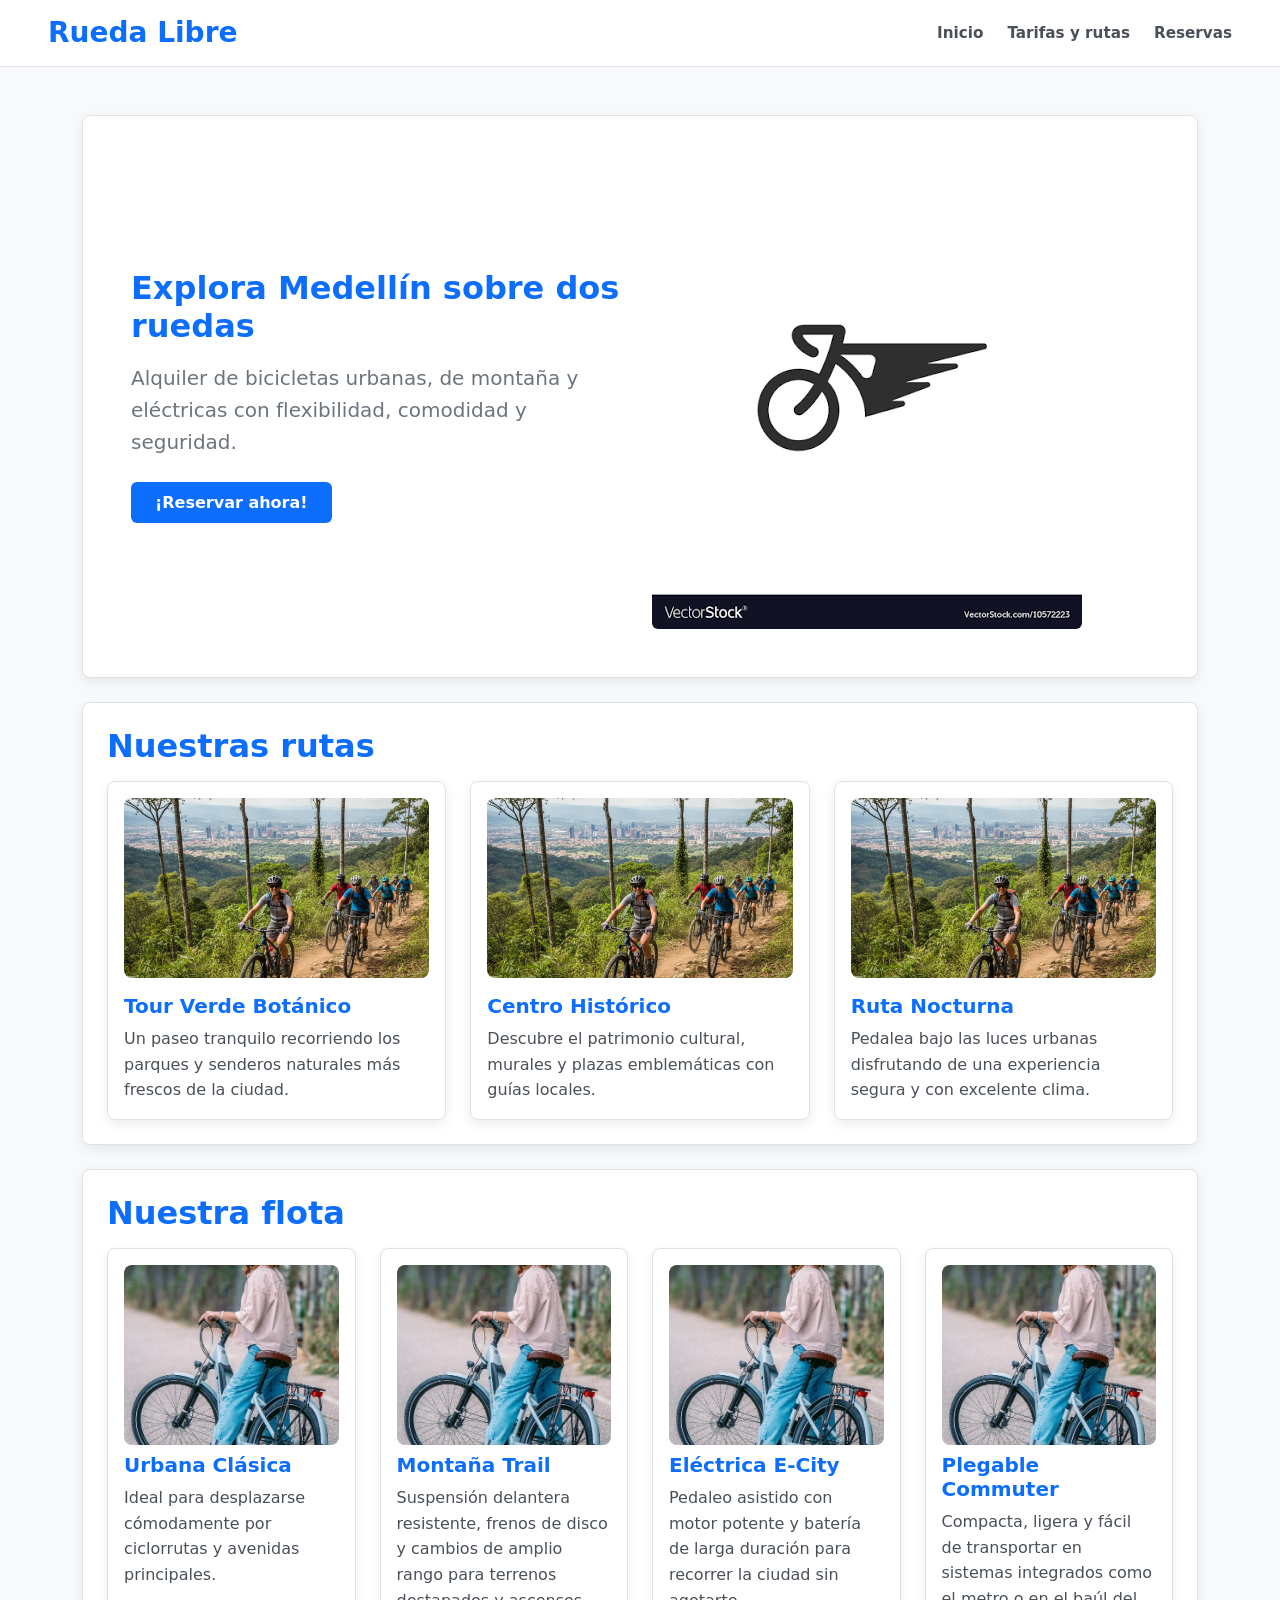
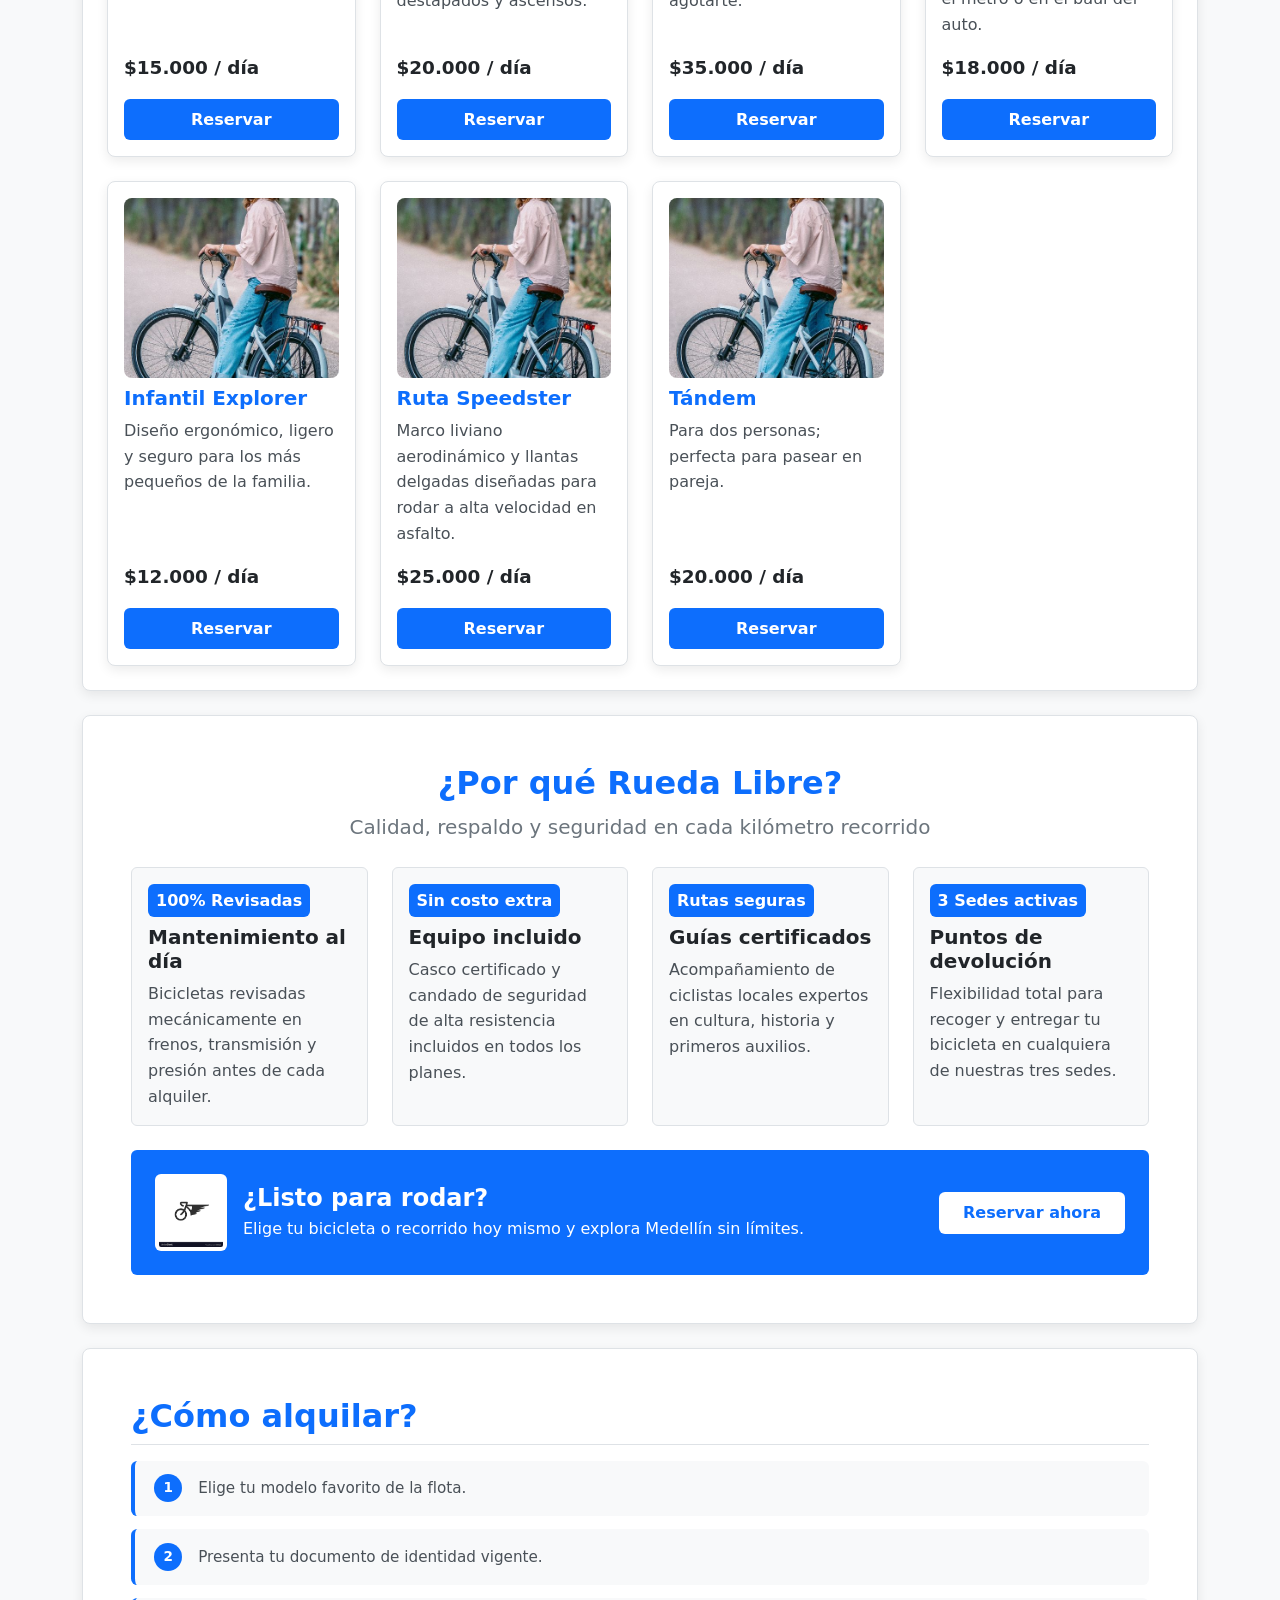
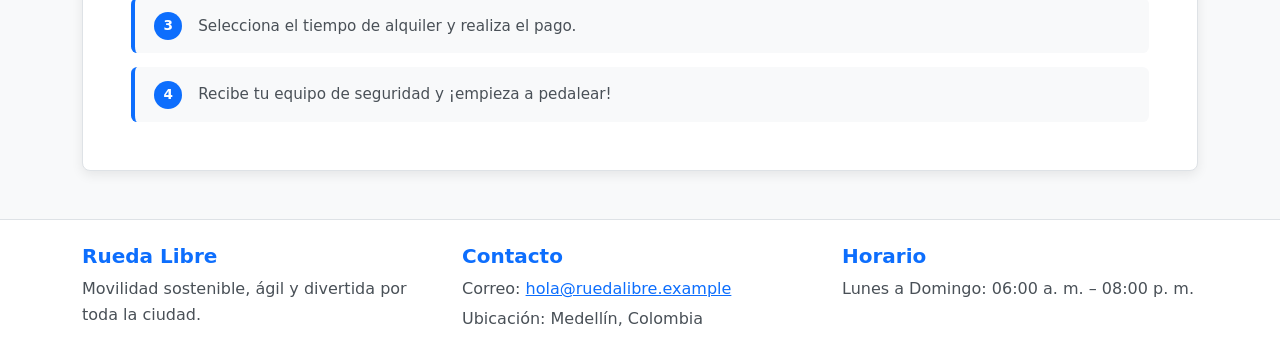
==== commit 9cca7fe5: "feat: se añadio bootstrap al proyecto rueda libre" ====
--- a/index.html
+++ b/index.html
@@ -1,140 +1,209 @@
 <!DOCTYPE html>
 <html lang="es">
+
 <head>
   <meta charset="UTF-8">
   <meta name="viewport" content="width=device-width, initial-scale=1.0">
-  <meta name="description" content="Rueda Libre - Alquiler de bicicletas urbanas, de montaña y eléctricas en Medellín. Conoce nuestra flota y rutas.">
+  <meta name="description"
+    content="Rueda Libre - Alquiler de bicicletas urbanas, de montaña y eléctricas en Medellín. Conoce nuestra flota y rutas.">
   <title>Rueda Libre | Alquiler de bicicletas en Medellín</title>
+  <link href="https://cdn.jsdelivr.net/npm/bootstrap@5.3.3/dist/css/bootstrap.min.css" rel="stylesheet">
   <link rel="stylesheet" href="./style.css">
 </head>
-<body>
-
-  <!-- Encabezado con Flexbox: Apilado en móvil, extremos opuestos en tablet/desktop -->
-  <header>
+
+<body class="d-flex flex-column min-vh-100">
+  <header
+    class="bg-white border-bottom py-3 px-3 px-md-5 d-flex flex-column flex-md-row justify-content-between align-items-center gap-2">
     <div class="marca">
-      <h1>Rueda Libre</h1>
+      <h1 class="h3 fw-bold m-0 text-marca">Rueda Libre</h1>
     </div>
     <nav>
-      <ul>
-        <li><a href="index.html">Inicio</a></li>
-        <li><a href="paginas/tarifas.html">Tarifas y rutas</a></li>
-        <li><a href="paginas/reservas.html">Reservas</a></li>
+      <ul class="list-unstyled d-flex flex-wrap justify-content-center gap-3 gap-md-4 m-0 p-0">
+        <li><a href="index.html" class="enlace-nav fw-semibold">Inicio</a></li>
+        <li><a href="paginas/tarifas.html" class="enlace-nav fw-semibold">Tarifas y rutas</a></li>
+        <li><a href="paginas/reservas.html" class="enlace-nav fw-semibold">Reservas</a></li>
       </ul>
     </nav>
   </header>
 
-  <main>
-    <!-- Portada Hero: 1 col base, 2 col con Grid (1fr 1fr) desde 768px -->
-    <section class="portada-hero">
-      <div class="portada-texto">
-        <h2>Explora Medellín sobre dos ruedas</h2>
-        <p class="lema">Alquiler de bicicletas urbanas, de montaña y eléctricas con flexibilidad, comodidad y seguridad.</p>
-        <a href="paginas/reservas.html" class="btn-reservar-hero">¡Reservar ahora!</a>
-      </div>
-      <div class="portada-imagen">
-        <img src="img/images.png" alt="Personas pedaleando en bicicletas por la ciudad">
-      </div>
-    </section>
-
-    <!-- Galería "Nuestras rutas": 1 col base, 3 col con Grid (repeat(3, 1fr)) en desktop -->
-    <section id="nuestras-rutas" class="seccion-rutas">
-      <h2>Nuestras rutas</h2>
-      <div class="rejilla-rutas">
-        <article class="tarjeta-ruta">
-          <img src="img/ruta.jpg" alt="Sendero verde del Tour Botánico">
-          <h3>Tour Verde Botánico</h3>
-          <p>Un paseo tranquilo recorriendo los parques y senderos naturales más frescos de la ciudad.</p>
-        </article>
-
-        <article class="tarjeta-ruta">
-          <img src="img/ruta.jpg" alt="Arquitectura del Centro Histórico">
-          <h3>Centro Histórico</h3>
-          <p>Descubre el patrimonio cultural, murales y plazas emblemáticas con guías locales.</p>
-        </article>
-
-        <article class="tarjeta-ruta">
-          <img src="img/ruta.jpg" alt="Paisaje nocturno sobre ruedas">
-          <h3>Ruta Nocturna</h3>
-          <p>Pedalea bajo las luces urbanas disfrutando de una experiencia segura y con excelente clima.</p>
-        </article>
-      </div>
-    </section>
-
-    <!-- Sección "Nuestra flota": CSS Grid auto-fit (7 modelos) y Flexbox vertical por tarjeta -->
-    <section id="nuestra-flota" class="seccion-flota">
-      <h2>Nuestra flota</h2>
-      <div class="rejilla-flota">
-
-        <!-- 1. Urbana Clásica -->
-        <article class="tarjeta-flota">
-          <img src="img/bicicleta.jpg" alt="Bicicleta Urbana Clásica" class="img-flota">
-          <h3>Urbana Clásica</h3>
-          <p class="descripcion-flota">Ideal para desplazarse cómodamente por ciclorrutas y avenidas principales.</p>
-          <p class="precio-flota">$15.000 / día</p>
-          <a href="paginas/reservas.html" class="btn-reservar">Reservar</a>
-        </article>
-
-        <!-- 2. Montaña Trail -->
-        <article class="tarjeta-flota">
-          <img src="img/bicicleta.jpg" alt="Bicicleta de Montaña Trail" class="img-flota">
-          <h3>Montaña Trail</h3>
-          <p class="descripcion-flota">Suspensión delantera resistente, frenos de disco y cambios de amplio rango para terrenos destapados y ascensos.</p>
-          <p class="precio-flota">$20.000 / día</p>
-          <a href="paginas/reservas.html" class="btn-reservar">Reservar</a>
-        </article>
-
-        <!-- 3. Eléctrica E-City -->
-        <article class="tarjeta-flota">
-          <img src="img/bicicleta.jpg" alt="Bicicleta Eléctrica E-City" class="img-flota">
-          <h3>Eléctrica E-City</h3>
-          <p class="descripcion-flota">Pedaleo asistido con motor potente y batería de larga duración para recorrer la ciudad sin agotarte.</p>
-          <p class="precio-flota">$35.000 / día</p>
-          <a href="paginas/reservas.html" class="btn-reservar">Reservar</a>
-        </article>
-
-        <!-- 4. Plegable Commuter -->
-        <article class="tarjeta-flota">
-          <img src="img/bicicleta.jpg" alt="Bicicleta Plegable Commuter" class="img-flota">
-          <h3>Plegable Commuter</h3>
-          <p class="descripcion-flota">Compacta, ligera y fácil de transportar en sistemas integrados como el metro o en el baúl del auto.</p>
-          <p class="precio-flota">$18.000 / día</p>
-          <a href="paginas/reservas.html" class="btn-reservar">Reservar</a>
-        </article>
-
-        <!-- 5. Infantil Explorer -->
-        <article class="tarjeta-flota">
-          <img src="img/bicicleta.jpg" alt="Bicicleta Infantil Kids" class="img-flota">
-          <h3>Infantil Explorer</h3>
-          <p class="descripcion-flota">Diseño ergonómico, ligero y seguro para los más pequeños de la familia.</p>
-          <p class="precio-flota">$12.000 / día</p>
-          <a href="paginas/reservas.html" class="btn-reservar">Reservar</a>
-        </article>
-
-        <!-- 6. Ruta Speedster -->
-        <article class="tarjeta-flota">
-          <img src="img/bicicleta.jpg" alt="Bicicleta de Ruta Speedster" class="img-flota">
-          <h3>Ruta Speedster</h3>
-          <p class="descripcion-flota">Marco liviano aerodinámico y llantas delgadas diseñadas para rodar a alta velocidad en asfalto.</p>
-          <p class="precio-flota">$25.000 / día</p>
-          <a href="paginas/reservas.html" class="btn-reservar">Reservar</a>
-        </article>
-
-        <!-- 7. Tándem (Séptimo modelo requerido) -->
-        <article class="tarjeta-flota">
-          <img src="img/bicicleta.jpg" alt="Bicicleta Tándem para dos personas" class="img-flota">
-          <h3>Tándem</h3>
-          <p class="descripcion-flota">Para dos personas; perfecta para pasear en pareja.</p>
-          <p class="precio-flota">$20.000 / día</p>
-          <a href="paginas/reservas.html" class="btn-reservar">Reservar</a>
-        </article>
-
-      </div>
-    </section>
-
-    <!-- Pasos sencillos para alquilar -->
-    <section id="como-alquilar">
-      <h2>¿Cómo alquilar?</h2>
-      <ol>
+  <main class="container py-4 py-xl-5 flex-grow-1">
+    <section class="tarjeta-superficie p-4 p-md-5 mb-4">
+      <div class="row align-items-center g-4 text-center text-md-start">
+        <div class="col-12 col-md-6">
+          <h2 class="fw-bold text-marca mb-3">Explora Medellín sobre dos ruedas</h2>
+          <p class="lead text-secondary mb-4">Alquiler de bicicletas urbanas, de montaña y eléctricas con flexibilidad,
+            comodidad y seguridad.</p>
+          <a href="paginas/reservas.html" class="btn-marca d-inline-block fw-bold px-4 py-2 rounded">¡Reservar
+            ahora!</a>
+        </div>
+        <div class="col-12 col-md-6">
+          <img src="img/images.png" alt="Personas pedaleando en bicicletas por la ciudad"
+            class="img-fluid rounded mx-auto">
+        </div>
+      </div>
+    </section>
+    <section id="nuestras-rutas" class="tarjeta-superficie p-4 mb-4">
+      <h2 class="fw-bold text-marca mb-3">Nuestras rutas</h2>
+      <div class="row g-3 g-xl-4">
+        <div class="col-12 col-xl-4">
+          <article class="tarjeta-superficie p-3 h-100 d-flex flex-column">
+            <img src="img/ruta.jpg" alt="Sendero verde del Tour Botánico" class="img-fluid img-tarjeta mb-3">
+            <h3 class="h5 fw-bold text-marca">Tour Verde Botánico</h3>
+            <p class="mb-0">Un paseo tranquilo recorriendo los parques y senderos naturales más frescos de la ciudad.
+            </p>
+          </article>
+        </div>
+        <div class="col-12 col-xl-4">
+          <article class="tarjeta-superficie p-3 h-100 d-flex flex-column">
+            <img src="img/ruta.jpg" alt="Arquitectura del Centro Histórico" class="img-fluid img-tarjeta mb-3">
+            <h3 class="h5 fw-bold text-marca">Centro Histórico</h3>
+            <p class="mb-0">Descubre el patrimonio cultural, murales y plazas emblemáticas con guías locales.</p>
+          </article>
+        </div>
+        <div class="col-12 col-xl-4">
+          <article class="tarjeta-superficie p-3 h-100 d-flex flex-column">
+            <img src="img/ruta.jpg" alt="Paisaje nocturno sobre ruedas" class="img-fluid img-tarjeta mb-3">
+            <h3 class="h5 fw-bold text-marca">Ruta Nocturna</h3>
+            <p class="mb-0">Pedalea bajo las luces urbanas disfrutando de una experiencia segura y con excelente clima.
+            </p>
+          </article>
+        </div>
+      </div>
+    </section>
+    <section id="nuestra-flota" class="tarjeta-superficie p-4 mb-4">
+      <h2 class="fw-bold text-marca mb-3">Nuestra flota</h2>
+      <div class="row g-4">
+        <div class="col-12 col-sm-6 col-lg-4 col-xl-3">
+          <article class="tarjeta-flota p-3 h-100 d-flex flex-column">
+            <img src="img/bicicleta.jpg" alt="Bicicleta Urbana Clásica" class="img-fluid img-tarjeta mb-2">
+            <h3 class="h5 fw-bold text-marca">Urbana Clásica</h3>
+            <p class="flex-grow-1">Ideal para desplazarse cómodamente por ciclorrutas y avenidas principales.</p>
+            <p class="precio-flota mb-3">$15.000 / día</p>
+            <a href="paginas/reservas.html"
+              class="btn-marca d-block text-center fw-bold py-2 px-3 rounded mt-auto">Reservar</a>
+          </article>
+        </div>
+        <div class="col-12 col-sm-6 col-lg-4 col-xl-3">
+          <article class="tarjeta-flota p-3 h-100 d-flex flex-column">
+            <img src="img/bicicleta.jpg" alt="Bicicleta de Montaña Trail" class="img-fluid img-tarjeta mb-2">
+            <h3 class="h5 fw-bold text-marca">Montaña Trail</h3>
+            <p class="flex-grow-1">Suspensión delantera resistente, frenos de disco y cambios de amplio rango para
+              terrenos destapados y ascensos.</p>
+            <p class="precio-flota mb-3">$20.000 / día</p>
+            <a href="paginas/reservas.html"
+              class="btn-marca d-block text-center fw-bold py-2 px-3 rounded mt-auto">Reservar</a>
+          </article>
+        </div>
+        <div class="col-12 col-sm-6 col-lg-4 col-xl-3">
+          <article class="tarjeta-flota p-3 h-100 d-flex flex-column">
+            <img src="img/bicicleta.jpg" alt="Bicicleta Eléctrica E-City" class="img-fluid img-tarjeta mb-2">
+            <h3 class="h5 fw-bold text-marca">Eléctrica E-City</h3>
+            <p class="flex-grow-1">Pedaleo asistido con motor potente y batería de larga duración para recorrer la
+              ciudad sin agotarte.</p>
+            <p class="precio-flota mb-3">$35.000 / día</p>
+            <a href="paginas/reservas.html"
+              class="btn-marca d-block text-center fw-bold py-2 px-3 rounded mt-auto">Reservar</a>
+          </article>
+        </div>
+        <div class="col-12 col-sm-6 col-lg-4 col-xl-3">
+          <article class="tarjeta-flota p-3 h-100 d-flex flex-column">
+            <img src="img/bicicleta.jpg" alt="Bicicleta Plegable Commuter" class="img-fluid img-tarjeta mb-2">
+            <h3 class="h5 fw-bold text-marca">Plegable Commuter</h3>
+            <p class="flex-grow-1">Compacta, ligera y fácil de transportar en sistemas integrados como el metro o en el
+              baúl del auto.</p>
+            <p class="precio-flota mb-3">$18.000 / día</p>
+            <a href="paginas/reservas.html"
+              class="btn-marca d-block text-center fw-bold py-2 px-3 rounded mt-auto">Reservar</a>
+          </article>
+        </div>
+        <div class="col-12 col-sm-6 col-lg-4 col-xl-3">
+          <article class="tarjeta-flota p-3 h-100 d-flex flex-column">
+            <img src="img/bicicleta.jpg" alt="Bicicleta Infantil Kids" class="img-fluid img-tarjeta mb-2">
+            <h3 class="h5 fw-bold text-marca">Infantil Explorer</h3>
+            <p class="flex-grow-1">Diseño ergonómico, ligero y seguro para los más pequeños de la familia.</p>
+            <p class="precio-flota mb-3">$12.000 / día</p>
+            <a href="paginas/reservas.html"
+              class="btn-marca d-block text-center fw-bold py-2 px-3 rounded mt-auto">Reservar</a>
+          </article>
+        </div>
+        <div class="col-12 col-sm-6 col-lg-4 col-xl-3">
+          <article class="tarjeta-flota p-3 h-100 d-flex flex-column">
+            <img src="img/bicicleta.jpg" alt="Bicicleta de Ruta Speedster" class="img-fluid img-tarjeta mb-2">
+            <h3 class="h5 fw-bold text-marca">Ruta Speedster</h3>
+            <p class="flex-grow-1">Marco liviano aerodinámico y llantas delgadas diseñadas para rodar a alta velocidad
+              en asfalto.</p>
+            <p class="precio-flota mb-3">$25.000 / día</p>
+            <a href="paginas/reservas.html"
+              class="btn-marca d-block text-center fw-bold py-2 px-3 rounded mt-auto">Reservar</a>
+          </article>
+        </div>
+        <div class="col-12 col-sm-6 col-lg-4 col-xl-3">
+          <article class="tarjeta-flota p-3 h-100 d-flex flex-column">
+            <img src="img/bicicleta.jpg" alt="Bicicleta Tándem para dos personas" class="img-fluid img-tarjeta mb-2">
+            <h3 class="h5 fw-bold text-marca">Tándem</h3>
+            <p class="flex-grow-1">Para dos personas; perfecta para pasear en pareja.</p>
+            <p class="precio-flota mb-3">$20.000 / día</p>
+            <a href="paginas/reservas.html"
+              class="btn-marca d-block text-center fw-bold py-2 px-3 rounded mt-auto">Reservar</a>
+          </article>
+        </div>
+      </div>
+    </section>
+    <section id="por-que-rueda-libre" class="tarjeta-superficie p-4 p-md-5 mb-4">
+      <div class="text-center mb-4">
+        <h2 class="fw-bold text-marca">¿Por qué Rueda Libre?</h2>
+        <p class="lead text-secondary mb-0">Calidad, respaldo y seguridad en cada kilómetro recorrido</p>
+      </div>
+      <div class="row g-4 mb-4">
+        <div class="col-12 col-sm-6 col-lg-3">
+          <div class="bg-light border rounded p-3 h-100 d-flex flex-column">
+            <span class="text-bg-primary rounded px-2 py-1 fs-6 fw-bold align-self-start mb-2">100% Revisadas</span>
+            <h3 class="h5 fw-bold text-dark">Mantenimiento al día</h3>
+            <p class="mb-0">Bicicletas revisadas mecánicamente en frenos, transmisión y presión antes de cada alquiler.
+            </p>
+          </div>
+        </div>
+        <div class="col-12 col-sm-6 col-lg-3">
+          <div class="bg-light border rounded p-3 h-100 d-flex flex-column">
+            <span class="text-bg-primary rounded px-2 py-1 fs-6 fw-bold align-self-start mb-2">Sin costo extra</span>
+            <h3 class="h5 fw-bold text-dark">Equipo incluido</h3>
+            <p class="mb-0">Casco certificado y candado de seguridad de alta resistencia incluidos en todos los planes.
+            </p>
+          </div>
+        </div>
+        <div class="col-12 col-sm-6 col-lg-3">
+          <div class="bg-light border rounded p-3 h-100 d-flex flex-column">
+            <span class="text-bg-primary rounded px-2 py-1 fs-6 fw-bold align-self-start mb-2">Rutas seguras</span>
+            <h3 class="h5 fw-bold text-dark">Guías certificados</h3>
+            <p class="mb-0">Acompañamiento de ciclistas locales expertos en cultura, historia y primeros auxilios.</p>
+          </div>
+        </div>
+        <div class="col-12 col-sm-6 col-lg-3">
+          <div class="bg-light border rounded p-3 h-100 d-flex flex-column">
+            <span class="text-bg-primary rounded px-2 py-1 fs-6 fw-bold align-self-start mb-2">3 Sedes activas</span>
+            <h3 class="h5 fw-bold text-dark">Puntos de devolución</h3>
+            <p class="mb-0">Flexibilidad total para recoger y entregar tu bicicleta en cualquiera de nuestras tres
+              sedes.</p>
+          </div>
+        </div>
+      </div>
+      <div
+        class="text-bg-primary rounded p-4 d-flex flex-column flex-md-row justify-content-between align-items-center gap-3">
+        <div class="d-flex align-items-center gap-3 text-center text-md-start">
+          <img src="img/images.png" alt="Ciclista decorativo" width="72" class="d-none d-md-block rounded bg-white p-1">
+          <div>
+            <h3 class="h4 fw-bold mb-1">¿Listo para rodar?</h3>
+            <p class="mb-0 text-white">Elige tu bicicleta o recorrido hoy mismo y explora Medellín sin límites.</p>
+          </div>
+        </div>
+        <a href="paginas/reservas.html" class="bg-white text-primary fw-bold text-decoration-none px-4 py-2 rounded">
+          Reservar ahora
+        </a>
+      </div>
+    </section>
+    <section id="como-alquilar" class="tarjeta-superficie p-4 p-md-5">
+      <h2 class="fw-bold text-marca border-bottom pb-2 mb-3">¿Cómo alquilar?</h2>
+      <ol class="lista-pasos">
         <li>Elige tu modelo favorito de la flota.</li>
         <li>Presenta tu documento de identidad vigente.</li>
         <li>Selecciona el tiempo de alquiler y realiza el pago.</li>
@@ -142,23 +211,28 @@
       </ol>
     </section>
   </main>
-
-  <!-- Pie en tres bloques: en móvil apilado, en desktop en fila -->
-  <footer>
-    <div class="bloque-marca">
-      <h3>Rueda Libre</h3>
-      <p>Movilidad sostenible, ágil y divertida por toda la ciudad.</p>
-    </div>
-    <div class="bloque-contacto">
-      <h3>Contacto</h3>
-      <p>Correo: <a href="mailto:hola@ruedalibre.example">hola@ruedalibre.example</a></p>
-      <p>Ubicación: Medellín, Colombia</p>
-    </div>
-    <div class="bloque-horario">
-      <h3>Horario</h3>
-      <p>Lunes a Domingo: 06:00 a. m. – 08:00 p. m.</p>
+  <footer class="bg-white border-top py-4 px-3 px-md-5 mt-auto">
+    <div class="container">
+      <div class="row g-4 text-center text-md-start">
+        <div class="col-12 col-md-4">
+          <h3 class="h5 fw-bold text-marca">Rueda Libre</h3>
+          <p class="mb-0">Movilidad sostenible, ágil y divertida por toda la ciudad.</p>
+        </div>
+        <div class="col-12 col-md-4">
+          <h3 class="h5 fw-bold text-marca">Contacto</h3>
+          <p class="mb-1">Correo: <a href="mailto:hola@ruedalibre.example">hola@ruedalibre.example</a></p>
+          <p class="mb-0">Ubicación: Medellín, Colombia</p>
+        </div>
+        <div class="col-12 col-md-4">
+          <h3 class="h5 fw-bold text-marca">Horario</h3>
+          <p class="mb-0">Lunes a Domingo: 06:00 a. m. – 08:00 p. m.</p>
+        </div>
+      </div>
     </div>
   </footer>
-
+  <script src="https://cdn.jsdelivr.net/npm/bootstrap@5.3.3/dist/js/bootstrap.bundle.min.js"
+    integrity="sha384-YvpcrYf0tY3lHB60NNkmXc5s9fDVZLESaAA55NDzOxhy9GkcIdslK1eN7N6jIeHz"
+    crossorigin="anonymous"></script>
 </body>
+
 </html>
--- a/style.css
+++ b/style.css
@@ -1,6 +1,4 @@
-/* ===================================================
-   1. VARIABLES CSS (Custom Properties)
-   =================================================== */
+/*1. VARIABLES DE IDENTIDAD (Custom Properties) */
 :root {
   --color-primario: #0d6efd;
   --color-primario-hover: #0b5ed7;
@@ -11,174 +9,63 @@
   --color-borde: #dee2e6;
   --color-destacado: #e63946;
 
-  --espacio-xs: 0.25rem;
-  --espacio-sm: 0.5rem;
-  --espacio-md: 1rem;
-  --espacio-lg: 1.5rem;
-  --espacio-xl: 2rem;
-  --espacio-2xl: 3rem;
-
   --radio-borde: 0.5rem;
   --sombra-suave: 0 4px 12px rgba(0, 0, 0, 0.08);
   --fuente-principal: system-ui, -apple-system, "Segoe UI", Roboto, sans-serif;
 }
 
-/* ===================================================
-   2. RESET Y REGLAS BASE MOBILE-FIRST
-   =================================================== */
-*,
-*::before,
-*::after {
-  box-sizing: border-box;
-  margin: 0;
-  padding: 0;
-}
-
+/* 2. TIPOGRAFÍA Y COLORES DE MARCA */
 body {
   font-family: var(--fuente-principal);
   background-color: var(--color-fondo);
   color: var(--color-texto);
   line-height: 1.6;
-  min-height: 100vh;
-  display: flex;
-  flex-direction: column;
-}
-
-/* Requisito: Las imágenes nunca desbordan su contenedor */
-img {
-  max-width: 100%;
-  height: auto;
-  display: block;
-  border-radius: var(--radio-borde);
-}
-
-main {
-  width: 100%;
-  max-width: 1200px;
-  margin-left: auto;
-  margin-right: auto;
-  padding: var(--espacio-lg) var(--espacio-sm);
-  flex: 1;
-}
-
-section, article {
-  background-color: var(--color-superficie);
-  padding: var(--espacio-md);
-  margin-bottom: var(--espacio-lg);
-  border-radius: var(--radio-borde);
-  border: 1px solid var(--color-borde);
-  box-shadow: var(--sombra-suave);
-}
-
-h1, h2, h3 {
+}
+
+p {
+  color: var(--color-texto-secundario);
+}
+
+.text-marca {
   color: var(--color-primario);
-  margin-bottom: var(--espacio-sm);
-}
-
-p {
-  margin-bottom: var(--espacio-md);
-  color: var(--color-texto-secundario);
-}
-
-.mt-4 {
-  margin-top: 1.5rem;
-}
-
-/* ===================================================
-   3. ENCABEZADO Y MENÚ (MÓVIL POR DEFECTO: < 768px)
-   =================================================== */
-header {
-  background-color: var(--color-superficie);
-  border-bottom: 1px solid var(--color-borde);
-  padding: var(--espacio-md);
-  display: flex;
-  flex-direction: column;
-  align-items: center;
-  gap: var(--espacio-sm);
-  text-align: center;
-}
-
-header h1 {
-  font-size: 1.6rem;
-  margin: 0;
-}
-
-header nav ul {
-  display: flex;
-  flex-wrap: wrap; /* Bajan de línea si no caben */
-  justify-content: center;
-  gap: var(--espacio-sm);
-  list-style: none;
-  padding: 0;
-  margin: 0;
-}
-
-header nav a {
+}
+
+.enlace-nav {
   text-decoration: none;
   color: var(--color-texto-secundario);
-  font-weight: 600;
   font-size: 0.95rem;
-  padding: var(--espacio-xs) var(--espacio-sm);
   transition: color 0.2s ease;
 }
 
-header nav a:hover {
+.enlace-nav:hover {
   color: var(--color-primario);
 }
 
-/* ===================================================
-   4. PORTADA (HERO) - BASE 1 COLUMNA
-   =================================================== */
-.portada-hero {
-  display: flex;
-  flex-direction: column;
-  gap: var(--espacio-md);
-  padding: var(--espacio-md);
-  text-align: center;
-}
-
-.portada-texto {
-  display: flex;
-  flex-direction: column;
-  align-items: center;
-  gap: var(--espacio-sm);
-}
-
-.btn-reservar-hero,
-.btn-confirmar {
-  display: inline-block;
+/* Botones de marca */
+.btn-marca {
   background-color: var(--color-primario);
   color: #ffffff;
-  padding: 0.75rem 1.5rem;
-  border-radius: var(--radio-borde);
   text-decoration: none;
-  font-weight: bold;
   border: none;
   cursor: pointer;
   transition: background-color 0.2s ease;
 }
 
-.btn-reservar-hero:hover,
-.btn-confirmar:hover {
+.btn-marca:hover {
   background-color: var(--color-primario-hover);
-}
-
-/* ===================================================
-   5. NUESTRA FLOTA (Grid auto-fit sin media queries)
-   =================================================== */
-.rejilla-flota {
-  display: grid;
-  grid-template-columns: repeat(auto-fit, minmax(260px, 1fr));
-  gap: var(--espacio-lg);
-  margin-top: var(--espacio-md);
-}
-
+  color: #ffffff;
+}
+
+/* 3. TARJETAS E IMÁGENES */
+.tarjeta-superficie,
 .tarjeta-flota {
-  display: flex;
-  flex-direction: column; /* Flexbox en columna */
-  padding: var(--espacio-md);
+  background-color: var(--color-superficie);
+  border-radius: var(--radio-borde);
   border: 1px solid var(--color-borde);
-  border-radius: var(--radio-borde);
+  box-shadow: var(--sombra-suave);
+}
+
+.tarjeta-flota {
   transition: transform 0.2s ease, box-shadow 0.2s ease;
 }
 
@@ -187,268 +74,21 @@
   box-shadow: 0 8px 18px rgba(0, 0, 0, 0.12);
 }
 
-.img-flota {
+.img-tarjeta {
   width: 100%;
   height: 180px;
   object-fit: cover;
   border-radius: var(--radio-borde);
-  margin-bottom: var(--espacio-sm);
-}
-
-.descripcion-flota {
-  flex-grow: 1; /* Absorbe el espacio sobrante */
-  font-size: 0.95rem;
 }
 
 .precio-flota {
   font-weight: 700;
   font-size: 1.15rem;
   color: var(--color-texto);
-  margin-bottom: var(--espacio-md);
-}
-
-.btn-reservar {
-  display: block;
-  text-align: center;
-  background-color: var(--color-primario);
-  color: #ffffff;
-  padding: var(--espacio-sm) var(--espacio-md);
-  border-radius: var(--radio-borde);
-  text-decoration: none;
-  font-weight: bold;
-  margin-top: auto; /* Anclado al fondo */
-}
-
-.btn-reservar:hover {
-  background-color: var(--color-primario-hover);
-}
-
-/* ===================================================
-   6. NUESTRAS RUTAS - BASE 1 COLUMNA
-   =================================================== */
-.rejilla-rutas {
-  display: grid;
-  grid-template-columns: 1fr;
-  gap: var(--espacio-md);
-  margin-top: var(--espacio-md);
-}
-
-.tarjeta-ruta {
-  display: flex;
-  flex-direction: column;
-  padding: var(--espacio-md);
-}
-
-.tarjeta-ruta img {
-  width: 100%;
-  height: 180px;
-  object-fit: cover;
-  border-radius: var(--radio-borde);
-  margin-bottom: var(--espacio-sm);
-}
-
-/* ===================================================
-   7. FORMULARIO Y RESERVAS - BASE 1 COLUMNA
-   =================================================== */
-.contenedor-reservas-grid {
-  display: grid;
-  grid-template-columns: 1fr;
-  gap: var(--espacio-md);
-}
-
-.fila-campos-doble {
-  display: grid;
-  grid-template-columns: 1fr;
-  gap: var(--espacio-sm);
-}
-
-.form-reserva {
-  display: flex;
-  flex-direction: column;
-  gap: var(--espacio-md);
-}
-
-.campo {
-  display: flex;
-  flex-direction: column;
-  gap: 0.35rem;
-}
-
-.obligatorio {
-  color: var(--color-destacado);
-}
-
-.form-reserva input,
-.form-reserva select,
-.form-reserva textarea {
-  width: 100%;
-  padding: var(--espacio-sm);
-  border: 1px solid var(--color-borde);
-  border-radius: var(--radio-borde);
-  font-size: 1rem;
-}
-
-dl {
-  background-color: var(--color-fondo);
-  padding: var(--espacio-md);
-  border-radius: var(--radio-borde);
-  margin-top: var(--espacio-sm);
-}
-
-dt {
-  font-weight: bold;
-  color: var(--color-primario);
-}
-
-dd {
-  margin-left: var(--espacio-sm);
-  margin-bottom: var(--espacio-sm);
-}
-
-/* ===================================================
-   8. TABLAS DE TARIFAS (360px SIN SCROLL LATERAL)
-   =================================================== */
-.contenedor-tabla {
-  width: 100%;
-  overflow-x: auto;
-}
-
-table {
-  width: 100%;
-  border-collapse: collapse;
-  margin-top: var(--espacio-sm);
-  margin-bottom: var(--espacio-md);
-  font-size: 0.85rem;
-}
-
-caption {
-  font-weight: bold;
-  margin-bottom: var(--espacio-xs);
-  text-align: left;
-}
-
-th, td {
-  padding: 0.4rem 0.45rem;
-  border: 1px solid var(--color-borde);
-  text-align: left;
-  word-break: break-word;
-}
-
-thead th {
-  background-color: #e9ecef;
-  font-weight: 700;
-}
-
-tbody th[scope="row"] {
-  background-color: #f8f9fa;
-  font-weight: 600;
-}
-
-/* ===================================================
-   9. PIE DE PÁGINA (MÓVIL APILADO)
-   =================================================== */
-footer {
-  background-color: var(--color-superficie);
-  border-top: 1px solid var(--color-borde);
-  padding: var(--espacio-lg) var(--espacio-md);
-  display: flex;
-  flex-direction: column;
-  align-items: center;
-  gap: var(--espacio-md);
-  text-align: center;
-}
-
-/* ===================================================
-   10. BREAKPOINT: TABLET (min-width: 768px)
-   =================================================== */
-@media (min-width: 768px) {
-  header {
-    flex-direction: row;
-    justify-content: space-between;
-    text-align: left;
-    padding: var(--espacio-md) var(--espacio-xl);
-  }
-
-  header nav ul {
-    gap: var(--espacio-lg);
-  }
-
-  .portada-hero {
-    display: grid;
-    grid-template-columns: 1fr 1fr;
-    text-align: left;
-    align-items: center;
-    padding: var(--espacio-xl);
-  }
-
-  .portada-texto {
-    align-items: flex-start;
-  }
-
-  .fila-campos-doble {
-    grid-template-columns: 1fr 1fr;
-    gap: var(--espacio-md);
-  }
-
-  footer {
-    flex-direction: row;
-    justify-content: space-between;
-    align-items: flex-start;
-    text-align: left;
-  }
-
-  footer > div {
-    flex: 1;
-  }
-
-  table {
-    font-size: 0.95rem;
-  }
-
-  th, td {
-    padding: var(--espacio-sm) var(--espacio-md);
-  }
-}
-
-/* ===================================================
-   11. BREAKPOINT: ESCRITORIO (min-width: 1200px)
-   =================================================== */
-@media (min-width: 1200px) {
-  main {
-    padding: var(--espacio-2xl) var(--espacio-md);
-  }
-
-  .rejilla-rutas {
-    grid-template-columns: repeat(3, 1fr);
-    gap: var(--espacio-lg);
-  }
-
-  .contenedor-reservas-grid {
-    grid-template-columns: 2fr 1fr;
-    gap: var(--espacio-xl);
-    align-items: flex-start;
-  }
-}
-#como-alquilar {
-  background-color: #ffffff;
-  border: 1px solid var(--color-borde, #dee2e6);
-  border-radius: var(--radio-borde, 0.5rem);
-  padding: 2rem 2.5rem;
-  box-shadow: 0 4px 15px rgba(0, 0, 0, 0.05);
-  margin-top: 2rem;
-  margin-bottom: 2.5rem;
-}
-
-#como-alquilar h2 {
-  color: var(--color-primario, #0d6efd);
-  font-size: 1.6rem;
-  margin-bottom: 1.2rem;
-  border-bottom: 2px solid #e9ecef;
-  padding-bottom: 0.5rem;
-}
-
-/* Quitar números por defecto y usar contadores personalizados */
-#como-alquilar ol {
+}
+
+/* 4. PASOS "¿CÓMO ALQUILAR?" (Contadores propios) */
+.lista-pasos {
   list-style: none;
   counter-reset: paso-contador;
   padding: 0;
@@ -457,25 +97,25 @@
   gap: 0.85rem;
 }
 
-#como-alquilar li {
+.lista-pasos li {
   counter-increment: paso-contador;
   display: flex;
   align-items: center;
   gap: 1rem;
-  background-color: #f8f9fa;
+  background-color: var(--color-fondo);
   padding: 0.85rem 1.2rem;
   border-radius: 0.4rem;
-  border-left: 4px solid var(--color-primario, #0d6efd);
+  border-left: 4px solid var(--color-primario);
   font-size: 0.95rem;
-  color: #334155;
+  color: var(--color-texto-secundario);
   font-weight: 500;
 }
 
-#como-alquilar li::before {
+.lista-pasos li::before {
   content: counter(paso-contador);
   min-width: 28px;
   height: 28px;
-  background-color: var(--color-primario, #0d6efd);
+  background-color: var(--color-primario);
   color: #ffffff;
   border-radius: 50%;
   display: flex;
@@ -483,4 +123,83 @@
   justify-content: center;
   font-weight: bold;
   font-size: 0.85rem;
+}
+
+/* 5. TABLAS DE TARIFAS (Estilos de la Semana 1)*/
+.contenedor-tabla {
+  width: 100%;
+  overflow-x: auto;
+}
+
+.tabla-rueda {
+  width: 100%;
+  border-collapse: collapse;
+  margin-top: 0.5rem;
+  font-size: 0.9rem;
+}
+
+.tabla-rueda caption {
+  font-weight: bold;
+  margin-bottom: 0.4rem;
+  text-align: left;
+  caption-side: top;
+}
+
+.tabla-rueda th,
+.tabla-rueda td {
+  padding: 0.55rem 0.75rem;
+  border: 1px solid var(--color-borde);
+  text-align: left;
+  word-break: break-word;
+}
+
+.tabla-rueda thead th {
+  background-color: #e9ecef;
+  font-weight: 700;
+}
+
+.tabla-rueda tbody th[scope="row"] {
+  background-color: var(--color-fondo);
+  font-weight: 600;
+}
+
+/*6. FORMULARIO Y HORARIOS (Reservas) */
+.obligatorio {
+  color: var(--color-destacado);
+}
+
+.form-reserva input,
+.form-reserva select,
+.form-reserva textarea {
+  width: 100%;
+  padding: 0.5rem 0.75rem;
+  border: 1px solid var(--color-borde);
+  border-radius: var(--radio-borde);
+  font-size: 1rem;
+  background-color: var(--color-superficie);
+}
+
+.form-reserva input:focus,
+.form-reserva select:focus,
+.form-reserva textarea:focus {
+  outline: none;
+  border-color: var(--color-primario);
+  box-shadow: 0 0 0 0.2rem rgba(13, 110, 253, 0.2);
+}
+
+.caja-horarios {
+  background-color: var(--color-fondo);
+  padding: 1rem;
+  border-radius: var(--radio-borde);
+  margin-top: 0.5rem;
+}
+
+.caja-horarios dt {
+  font-weight: bold;
+  color: var(--color-primario);
+}
+
+.caja-horarios dd {
+  margin-left: 0.5rem;
+  margin-bottom: 0.5rem;
 }
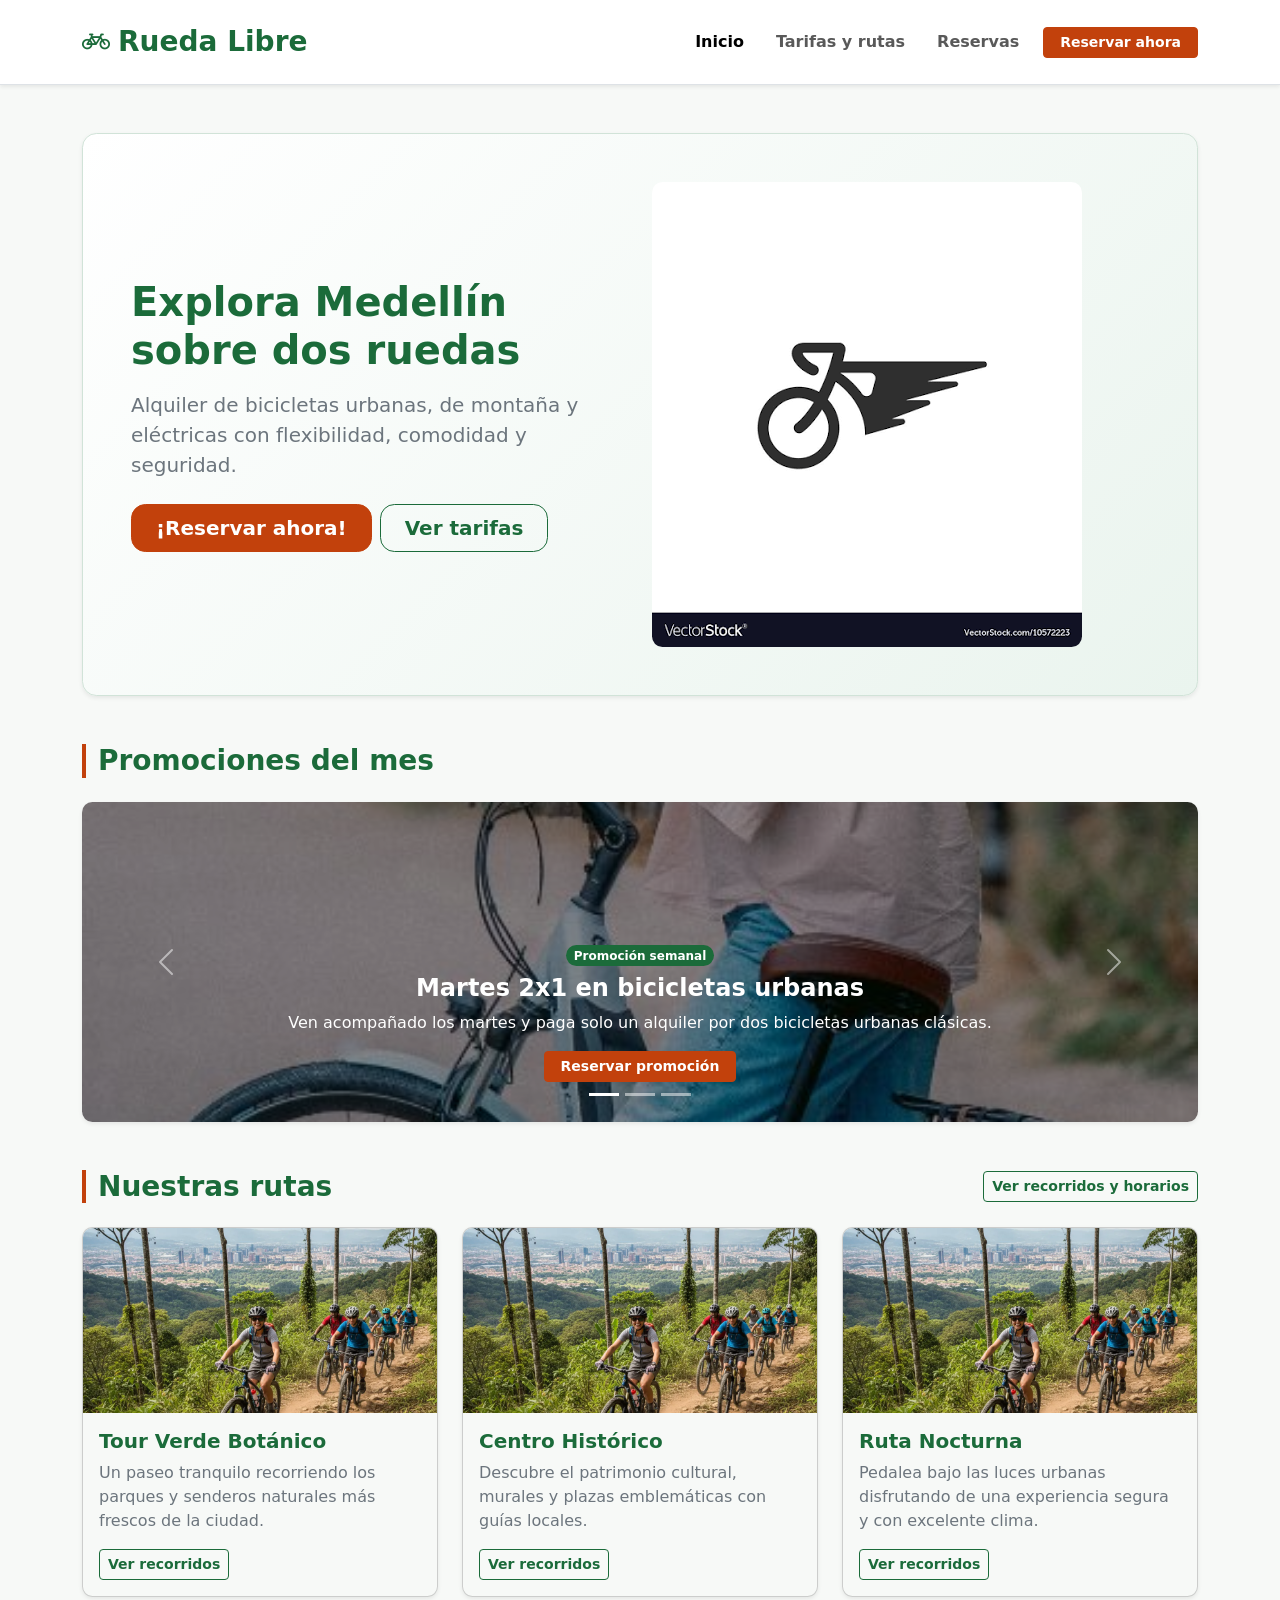
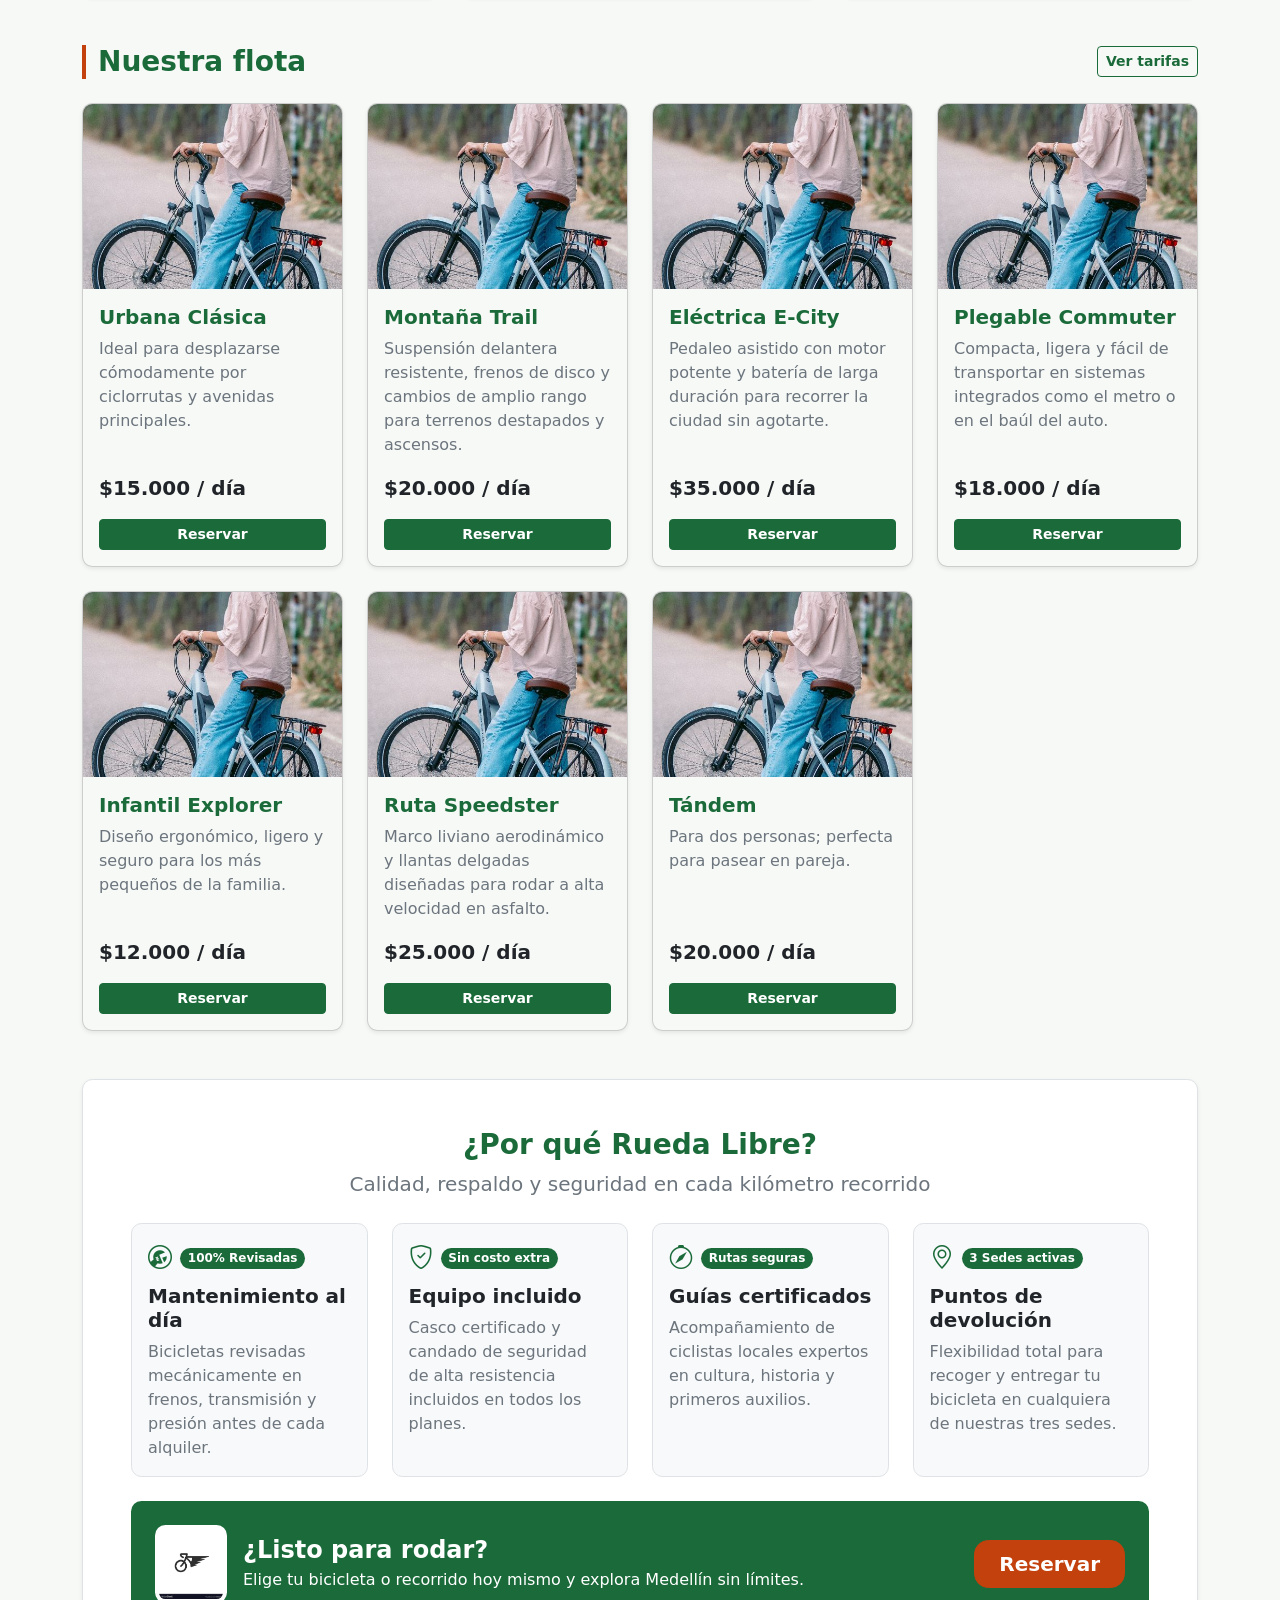
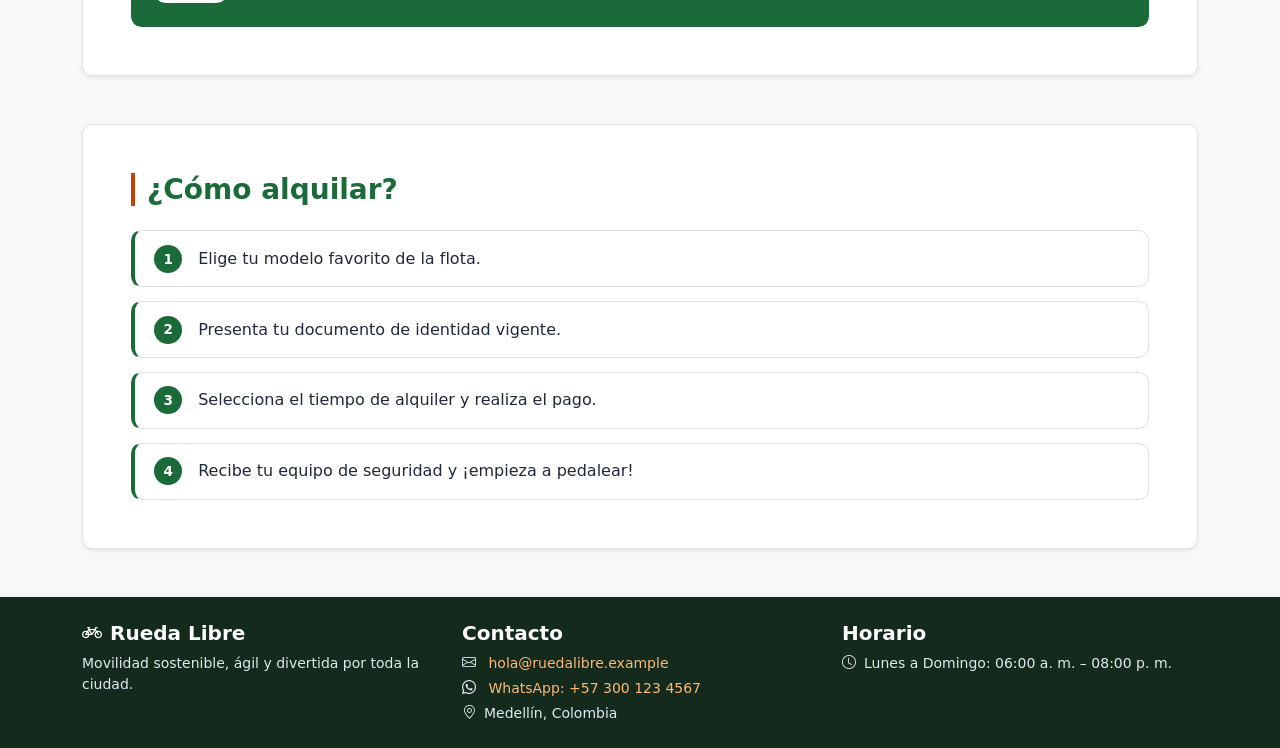
==== commit cc2cf699: "feat: se añadio sesión 6 Componentes y personalización de Bootstrap" ====
--- a/index.html
+++ b/index.html
@@ -1,208 +1,341 @@
 <!DOCTYPE html>
 <html lang="es">
-
 <head>
   <meta charset="UTF-8">
   <meta name="viewport" content="width=device-width, initial-scale=1.0">
-  <meta name="description"
-    content="Rueda Libre - Alquiler de bicicletas urbanas, de montaña y eléctricas en Medellín. Conoce nuestra flota y rutas.">
+  <meta name="description" content="Rueda Libre - Alquiler de bicicletas urbanas, de montaña y eléctricas en Medellín. Conoce nuestra flota y rutas.">
   <title>Rueda Libre | Alquiler de bicicletas en Medellín</title>
-  <link href="https://cdn.jsdelivr.net/npm/bootstrap@5.3.3/dist/css/bootstrap.min.css" rel="stylesheet">
+  <!-- Bootstrap 5.3 CSS -->
+  <link href="https://cdn.jsdelivr.net/npm/bootstrap@5.3.3/dist/css/bootstrap.min.css" rel="stylesheet" integrity="sha384-QWTKZyjpPEjISv5WaRU9OFeRpok6YctnYmDr5pNlyT2bRjXh0JMhjY6hW+ALEwIH" crossorigin="anonymous">
+  <!-- Bootstrap Icons CDN -->
+  <link rel="stylesheet" href="https://cdn.jsdelivr.net/npm/bootstrap-icons@1.11.3/font/bootstrap-icons.min.css">
+  <!-- Hoja propia después de Bootstrap -->
   <link rel="stylesheet" href="./style.css">
 </head>
-
 <body class="d-flex flex-column min-vh-100">
-  <header
-    class="bg-white border-bottom py-3 px-3 px-md-5 d-flex flex-column flex-md-row justify-content-between align-items-center gap-2">
-    <div class="marca">
-      <h1 class="h3 fw-bold m-0 text-marca">Rueda Libre</h1>
-    </div>
-    <nav>
-      <ul class="list-unstyled d-flex flex-wrap justify-content-center gap-3 gap-md-4 m-0 p-0">
-        <li><a href="index.html" class="enlace-nav fw-semibold">Inicio</a></li>
-        <li><a href="paginas/tarifas.html" class="enlace-nav fw-semibold">Tarifas y rutas</a></li>
-        <li><a href="paginas/reservas.html" class="enlace-nav fw-semibold">Reservas</a></li>
-      </ul>
+
+  <!-- MiniReto 9 y 12: Navbar colapsable por debajo de lg (992px) -->
+  <header class="sticky-top shadow-sm">
+    <nav class="navbar navbar-expand-lg bg-white border-bottom py-3">
+      <div class="container">
+        <a class="navbar-brand fw-bold text-primary fs-3 d-flex align-items-center gap-2" href="index.html">
+          <i class="bi bi-bicycle" aria-hidden="true"></i>
+          <span>Rueda Libre</span>
+        </a>
+
+        <button class="navbar-toggler" type="button" data-bs-toggle="collapse" data-bs-target="#menuPrincipal" aria-controls="menuPrincipal" aria-expanded="false" aria-label="Abrir o cerrar menú de navegación">
+          <span class="navbar-toggler-icon"></span>
+        </button>
+
+        <div class="collapse navbar-collapse" id="menuPrincipal">
+          <ul class="navbar-nav ms-auto align-items-lg-center gap-lg-3 mt-3 mt-lg-0">
+            <li class="nav-item">
+              <a class="nav-link active fw-semibold" aria-current="page" href="index.html">Inicio</a>
+            </li>
+            <li class="nav-item">
+              <a class="nav-link fw-semibold" href="paginas/tarifas.html">Tarifas y rutas</a>
+            </li>
+            <li class="nav-item">
+              <a class="nav-link fw-semibold" href="paginas/reservas.html">Reservas</a>
+            </li>
+            <li class="nav-item mt-2 mt-lg-0">
+              <a href="paginas/reservas.html" class="btn btn-naranja-pedal btn-sm fw-bold px-3">Reservar ahora</a>
+            </li>
+          </ul>
+        </div>
+      </div>
     </nav>
   </header>
 
-  <main class="container py-4 py-xl-5 flex-grow-1">
-    <section class="tarjeta-superficie p-4 p-md-5 mb-4">
+  <main class="container py-4 py-lg-5 flex-grow-1">
+
+    <!-- Portada Hero con clase propia .hero-rueda y botones unificados -->
+    <section class="hero-rueda p-4 p-md-5 mb-5 shadow-sm">
       <div class="row align-items-center g-4 text-center text-md-start">
         <div class="col-12 col-md-6">
-          <h2 class="fw-bold text-marca mb-3">Explora Medellín sobre dos ruedas</h2>
-          <p class="lead text-secondary mb-4">Alquiler de bicicletas urbanas, de montaña y eléctricas con flexibilidad,
-            comodidad y seguridad.</p>
-          <a href="paginas/reservas.html" class="btn-marca d-inline-block fw-bold px-4 py-2 rounded">¡Reservar
-            ahora!</a>
+          <h1 class="display-6 fw-bold text-primary mb-3">Explora Medellín sobre dos ruedas</h1>
+          <p class="lead text-secondary mb-4">Alquiler de bicicletas urbanas, de montaña y eléctricas con flexibilidad, comodidad y seguridad.</p>
+          <div class="d-flex flex-wrap justify-content-center justify-content-md-start gap-2">
+            <a href="paginas/reservas.html" class="btn btn-naranja-pedal btn-lg fw-bold px-4">¡Reservar ahora!</a>
+            <a href="paginas/tarifas.html" class="btn btn-outline-primary btn-lg fw-bold px-4">Ver tarifas</a>
+          </div>
         </div>
         <div class="col-12 col-md-6">
-          <img src="img/images.png" alt="Personas pedaleando en bicicletas por la ciudad"
-            class="img-fluid rounded mx-auto">
-        </div>
-      </div>
-    </section>
-    <section id="nuestras-rutas" class="tarjeta-superficie p-4 mb-4">
-      <h2 class="fw-bold text-marca mb-3">Nuestras rutas</h2>
-      <div class="row g-3 g-xl-4">
-        <div class="col-12 col-xl-4">
-          <article class="tarjeta-superficie p-3 h-100 d-flex flex-column">
-            <img src="img/ruta.jpg" alt="Sendero verde del Tour Botánico" class="img-fluid img-tarjeta mb-3">
-            <h3 class="h5 fw-bold text-marca">Tour Verde Botánico</h3>
-            <p class="mb-0">Un paseo tranquilo recorriendo los parques y senderos naturales más frescos de la ciudad.
-            </p>
-          </article>
-        </div>
-        <div class="col-12 col-xl-4">
-          <article class="tarjeta-superficie p-3 h-100 d-flex flex-column">
-            <img src="img/ruta.jpg" alt="Arquitectura del Centro Histórico" class="img-fluid img-tarjeta mb-3">
-            <h3 class="h5 fw-bold text-marca">Centro Histórico</h3>
-            <p class="mb-0">Descubre el patrimonio cultural, murales y plazas emblemáticas con guías locales.</p>
-          </article>
-        </div>
-        <div class="col-12 col-xl-4">
-          <article class="tarjeta-superficie p-3 h-100 d-flex flex-column">
-            <img src="img/ruta.jpg" alt="Paisaje nocturno sobre ruedas" class="img-fluid img-tarjeta mb-3">
-            <h3 class="h5 fw-bold text-marca">Ruta Nocturna</h3>
-            <p class="mb-0">Pedalea bajo las luces urbanas disfrutando de una experiencia segura y con excelente clima.
-            </p>
-          </article>
-        </div>
-      </div>
-    </section>
-    <section id="nuestra-flota" class="tarjeta-superficie p-4 mb-4">
-      <h2 class="fw-bold text-marca mb-3">Nuestra flota</h2>
+          <img src="img/images.png" alt="Personas pedaleando en bicicletas por la ciudad" class="img-fluid rounded mx-auto">
+        </div>
+      </div>
+    </section>
+
+    <!-- MiniReto 10: Carrusel de 3 promociones del mes -->
+    <section id="promociones-mes" class="mb-5">
+      <h2 class="h3 fw-bold titulo-seccion-rueda mb-4">Promociones del mes</h2>
+      <div id="carruselPromociones" class="carousel slide rounded overflow-hidden shadow-sm" data-bs-ride="carousel">
+        <div class="carousel-indicators">
+          <button type="button" data-bs-target="#carruselPromociones" data-bs-slide-to="0" class="active" aria-current="true" aria-label="Promoción 1"></button>
+          <button type="button" data-bs-target="#carruselPromociones" data-bs-slide-to="1" aria-label="Promoción 2"></button>
+          <button type="button" data-bs-target="#carruselPromociones" data-bs-slide-to="2" aria-label="Promoción 3"></button>
+        </div>
+
+        <div class="carousel-inner">
+          <!-- Promoción 1 -->
+          <div class="carousel-item active">
+            <img src="img/bicicleta.jpg" class="d-block w-100 img-carrusel" alt="Dos bicicletas urbanas estacionadas para la promoción Martes 2x1">
+            <div class="carousel-caption d-block">
+              <span class="badge bg-primary mb-2">Promoción semanal</span>
+              <h3 class="h4 fw-bold">Martes 2x1 en bicicletas urbanas</h3>
+              <p class="mb-3">Ven acompañado los martes y paga solo un alquiler por dos bicicletas urbanas clásicas.</p>
+              <a href="paginas/reservas.html" class="btn btn-naranja-pedal btn-sm fw-bold px-3">Reservar promoción</a>
+            </div>
+          </div>
+
+          <!-- Promoción 2 -->
+          <div class="carousel-item">
+            <img src="img/images.png" class="d-block w-100 img-carrusel" alt="Ciclista recorriendo Medellín en bicicleta eléctrica asistida">
+            <div class="carousel-caption d-block">
+              <span class="badge bg-primary mb-2">Movilidad eléctrica</span>
+              <h3 class="h4 fw-bold">20 % de descuento en eléctricas de lunes a jueves</h3>
+              <p class="mb-3">Sube cualquier loma de Medellín sin esfuerzo con tarifa preferencial entre semana.</p>
+              <a href="paginas/tarifas.html" class="btn btn-outline-light btn-sm fw-bold px-3">Ver tarifas</a>
+            </div>
+          </div>
+
+          <!-- Promoción 3 -->
+          <div class="carousel-item">
+            <img src="img/ruta.jpg" class="d-block w-100 img-carrusel" alt="Sendero verde arbolado de los recorridos guiados de Rueda Libre">
+            <div class="carousel-caption d-block">
+              <span class="badge bg-primary mb-2">Celebración especial</span>
+              <h3 class="h4 fw-bold">Si cumples años, el recorrido guiado es gratis</h3>
+              <p class="mb-3">Presenta tu documento en el mes de tu cumpleaños y disfruta cualquier tour guiado sin costo.</p>
+              <a href="paginas/tarifas.html#recorridos" class="btn btn-outline-light btn-sm fw-bold px-3">Ver recorridos</a>
+            </div>
+          </div>
+        </div>
+
+        <button class="carousel-control-prev" type="button" data-bs-target="#carruselPromociones" data-bs-slide="prev">
+          <span class="carousel-control-prev-icon" aria-hidden="true"></span>
+          <span class="visually-hidden">Promoción anterior</span>
+        </button>
+        <button class="carousel-control-next" type="button" data-bs-target="#carruselPromociones" data-bs-slide="next">
+          <span class="carousel-control-next-icon" aria-hidden="true"></span>
+          <span class="visually-hidden">Promoción siguiente</span>
+        </button>
+      </div>
+    </section>
+
+    <!-- MiniReto 10: Galería "Nuestras rutas" convertida en Cards -->
+    <section id="nuestras-rutas" class="mb-5">
+      <div class="d-flex flex-wrap justify-content-between align-items-center gap-2 mb-4">
+        <h2 class="h3 fw-bold titulo-seccion-rueda m-0">Nuestras rutas</h2>
+        <a href="paginas/tarifas.html#recorridos" class="btn btn-outline-primary btn-sm fw-bold">Ver recorridos y horarios</a>
+      </div>
+
       <div class="row g-4">
-        <div class="col-12 col-sm-6 col-lg-4 col-xl-3">
-          <article class="tarjeta-flota p-3 h-100 d-flex flex-column">
-            <img src="img/bicicleta.jpg" alt="Bicicleta Urbana Clásica" class="img-fluid img-tarjeta mb-2">
-            <h3 class="h5 fw-bold text-marca">Urbana Clásica</h3>
-            <p class="flex-grow-1">Ideal para desplazarse cómodamente por ciclorrutas y avenidas principales.</p>
-            <p class="precio-flota mb-3">$15.000 / día</p>
-            <a href="paginas/reservas.html"
-              class="btn-marca d-block text-center fw-bold py-2 px-3 rounded mt-auto">Reservar</a>
-          </article>
-        </div>
-        <div class="col-12 col-sm-6 col-lg-4 col-xl-3">
-          <article class="tarjeta-flota p-3 h-100 d-flex flex-column">
-            <img src="img/bicicleta.jpg" alt="Bicicleta de Montaña Trail" class="img-fluid img-tarjeta mb-2">
-            <h3 class="h5 fw-bold text-marca">Montaña Trail</h3>
-            <p class="flex-grow-1">Suspensión delantera resistente, frenos de disco y cambios de amplio rango para
-              terrenos destapados y ascensos.</p>
-            <p class="precio-flota mb-3">$20.000 / día</p>
-            <a href="paginas/reservas.html"
-              class="btn-marca d-block text-center fw-bold py-2 px-3 rounded mt-auto">Reservar</a>
-          </article>
-        </div>
-        <div class="col-12 col-sm-6 col-lg-4 col-xl-3">
-          <article class="tarjeta-flota p-3 h-100 d-flex flex-column">
-            <img src="img/bicicleta.jpg" alt="Bicicleta Eléctrica E-City" class="img-fluid img-tarjeta mb-2">
-            <h3 class="h5 fw-bold text-marca">Eléctrica E-City</h3>
-            <p class="flex-grow-1">Pedaleo asistido con motor potente y batería de larga duración para recorrer la
-              ciudad sin agotarte.</p>
-            <p class="precio-flota mb-3">$35.000 / día</p>
-            <a href="paginas/reservas.html"
-              class="btn-marca d-block text-center fw-bold py-2 px-3 rounded mt-auto">Reservar</a>
-          </article>
-        </div>
-        <div class="col-12 col-sm-6 col-lg-4 col-xl-3">
-          <article class="tarjeta-flota p-3 h-100 d-flex flex-column">
-            <img src="img/bicicleta.jpg" alt="Bicicleta Plegable Commuter" class="img-fluid img-tarjeta mb-2">
-            <h3 class="h5 fw-bold text-marca">Plegable Commuter</h3>
-            <p class="flex-grow-1">Compacta, ligera y fácil de transportar en sistemas integrados como el metro o en el
-              baúl del auto.</p>
-            <p class="precio-flota mb-3">$18.000 / día</p>
-            <a href="paginas/reservas.html"
-              class="btn-marca d-block text-center fw-bold py-2 px-3 rounded mt-auto">Reservar</a>
-          </article>
-        </div>
-        <div class="col-12 col-sm-6 col-lg-4 col-xl-3">
-          <article class="tarjeta-flota p-3 h-100 d-flex flex-column">
-            <img src="img/bicicleta.jpg" alt="Bicicleta Infantil Kids" class="img-fluid img-tarjeta mb-2">
-            <h3 class="h5 fw-bold text-marca">Infantil Explorer</h3>
-            <p class="flex-grow-1">Diseño ergonómico, ligero y seguro para los más pequeños de la familia.</p>
-            <p class="precio-flota mb-3">$12.000 / día</p>
-            <a href="paginas/reservas.html"
-              class="btn-marca d-block text-center fw-bold py-2 px-3 rounded mt-auto">Reservar</a>
-          </article>
-        </div>
-        <div class="col-12 col-sm-6 col-lg-4 col-xl-3">
-          <article class="tarjeta-flota p-3 h-100 d-flex flex-column">
-            <img src="img/bicicleta.jpg" alt="Bicicleta de Ruta Speedster" class="img-fluid img-tarjeta mb-2">
-            <h3 class="h5 fw-bold text-marca">Ruta Speedster</h3>
-            <p class="flex-grow-1">Marco liviano aerodinámico y llantas delgadas diseñadas para rodar a alta velocidad
-              en asfalto.</p>
-            <p class="precio-flota mb-3">$25.000 / día</p>
-            <a href="paginas/reservas.html"
-              class="btn-marca d-block text-center fw-bold py-2 px-3 rounded mt-auto">Reservar</a>
-          </article>
-        </div>
-        <div class="col-12 col-sm-6 col-lg-4 col-xl-3">
-          <article class="tarjeta-flota p-3 h-100 d-flex flex-column">
-            <img src="img/bicicleta.jpg" alt="Bicicleta Tándem para dos personas" class="img-fluid img-tarjeta mb-2">
-            <h3 class="h5 fw-bold text-marca">Tándem</h3>
-            <p class="flex-grow-1">Para dos personas; perfecta para pasear en pareja.</p>
-            <p class="precio-flota mb-3">$20.000 / día</p>
-            <a href="paginas/reservas.html"
-              class="btn-marca d-block text-center fw-bold py-2 px-3 rounded mt-auto">Reservar</a>
-          </article>
-        </div>
-      </div>
-    </section>
-    <section id="por-que-rueda-libre" class="tarjeta-superficie p-4 p-md-5 mb-4">
+        <div class="col-12 col-md-4">
+          <article class="card h-100 shadow-sm">
+            <img src="img/ruta.jpg" alt="Sendero verde del Tour Botánico" class="card-img-top img-tarjeta">
+            <div class="card-body d-flex flex-column">
+              <h3 class="card-title h5 fw-bold text-primary">Tour Verde Botánico</h3>
+              <p class="card-text text-secondary flex-grow-1">Un paseo tranquilo recorriendo los parques y senderos naturales más frescos de la ciudad.</p>
+              <a href="paginas/tarifas.html#recorridos" class="btn btn-outline-primary btn-sm fw-bold mt-auto align-self-start">Ver recorridos</a>
+            </div>
+          </article>
+        </div>
+
+        <div class="col-12 col-md-4">
+          <article class="card h-100 shadow-sm">
+            <img src="img/ruta.jpg" alt="Arquitectura del Centro Histórico" class="card-img-top img-tarjeta">
+            <div class="card-body d-flex flex-column">
+              <h3 class="card-title h5 fw-bold text-primary">Centro Histórico</h3>
+              <p class="card-text text-secondary flex-grow-1">Descubre el patrimonio cultural, murales y plazas emblemáticas con guías locales.</p>
+              <a href="paginas/tarifas.html#recorridos" class="btn btn-outline-primary btn-sm fw-bold mt-auto align-self-start">Ver recorridos</a>
+            </div>
+          </article>
+        </div>
+
+        <div class="col-12 col-md-4">
+          <article class="card h-100 shadow-sm">
+            <img src="img/ruta.jpg" alt="Paisaje nocturno sobre ruedas" class="card-img-top img-tarjeta">
+            <div class="card-body d-flex flex-column">
+              <h3 class="card-title h5 fw-bold text-primary">Ruta Nocturna</h3>
+              <p class="card-text text-secondary flex-grow-1">Pedalea bajo las luces urbanas disfrutando de una experiencia segura y con excelente clima.</p>
+              <a href="paginas/tarifas.html#recorridos" class="btn btn-outline-primary btn-sm fw-bold mt-auto align-self-start">Ver recorridos</a>
+            </div>
+          </article>
+        </div>
+      </div>
+    </section>
+
+    <!-- MiniReto 10: Sección "Nuestra flota" en Cards de igual altura (h-100) -->
+    <section id="nuestra-flota" class="mb-5">
+      <div class="d-flex flex-wrap justify-content-between align-items-center gap-2 mb-4">
+        <h2 class="h3 fw-bold titulo-seccion-rueda m-0">Nuestra flota</h2>
+        <a href="paginas/tarifas.html" class="btn btn-outline-primary btn-sm fw-bold">Ver tarifas</a>
+      </div>
+
+      <div class="row g-4">
+
+        <!-- 1. Urbana Clásica -->
+        <div class="col-12 col-sm-6 col-lg-4 col-xl-3">
+          <article class="card h-100 shadow-sm">
+            <img src="img/bicicleta.jpg" alt="Bicicleta Urbana Clásica" class="card-img-top img-tarjeta">
+            <div class="card-body d-flex flex-column">
+              <h3 class="card-title h5 fw-bold text-primary">Urbana Clásica</h3>
+              <p class="card-text text-secondary flex-grow-1">Ideal para desplazarse cómodamente por ciclorrutas y avenidas principales.</p>
+              <p class="fw-bold fs-5 text-dark mb-3">$15.000 / día</p>
+              <a href="paginas/reservas.html" class="btn btn-primary btn-sm w-100 fw-bold mt-auto">Reservar</a>
+            </div>
+          </article>
+        </div>
+
+        <!-- 2. Montaña Trail -->
+        <div class="col-12 col-sm-6 col-lg-4 col-xl-3">
+          <article class="card h-100 shadow-sm">
+            <img src="img/bicicleta.jpg" alt="Bicicleta de Montaña Trail" class="card-img-top img-tarjeta">
+            <div class="card-body d-flex flex-column">
+              <h3 class="card-title h5 fw-bold text-primary">Montaña Trail</h3>
+              <p class="card-text text-secondary flex-grow-1">Suspensión delantera resistente, frenos de disco y cambios de amplio rango para terrenos destapados y ascensos.</p>
+              <p class="fw-bold fs-5 text-dark mb-3">$20.000 / día</p>
+              <a href="paginas/reservas.html" class="btn btn-primary btn-sm w-100 fw-bold mt-auto">Reservar</a>
+            </div>
+          </article>
+        </div>
+
+        <!-- 3. Eléctrica E-City -->
+        <div class="col-12 col-sm-6 col-lg-4 col-xl-3">
+          <article class="card h-100 shadow-sm">
+            <img src="img/bicicleta.jpg" alt="Bicicleta Eléctrica E-City" class="card-img-top img-tarjeta">
+            <div class="card-body d-flex flex-column">
+              <h3 class="card-title h5 fw-bold text-primary">Eléctrica E-City</h3>
+              <p class="card-text text-secondary flex-grow-1">Pedaleo asistido con motor potente y batería de larga duración para recorrer la ciudad sin agotarte.</p>
+              <p class="fw-bold fs-5 text-dark mb-3">$35.000 / día</p>
+              <a href="paginas/reservas.html" class="btn btn-primary btn-sm w-100 fw-bold mt-auto">Reservar</a>
+            </div>
+          </article>
+        </div>
+
+        <!-- 4. Plegable Commuter -->
+        <div class="col-12 col-sm-6 col-lg-4 col-xl-3">
+          <article class="card h-100 shadow-sm">
+            <img src="img/bicicleta.jpg" alt="Bicicleta Plegable Commuter" class="card-img-top img-tarjeta">
+            <div class="card-body d-flex flex-column">
+              <h3 class="card-title h5 fw-bold text-primary">Plegable Commuter</h3>
+              <p class="card-text text-secondary flex-grow-1">Compacta, ligera y fácil de transportar en sistemas integrados como el metro o en el baúl del auto.</p>
+              <p class="fw-bold fs-5 text-dark mb-3">$18.000 / día</p>
+              <a href="paginas/reservas.html" class="btn btn-primary btn-sm w-100 fw-bold mt-auto">Reservar</a>
+            </div>
+          </article>
+        </div>
+
+        <!-- 5. Infantil Explorer -->
+        <div class="col-12 col-sm-6 col-lg-4 col-xl-3">
+          <article class="card h-100 shadow-sm">
+            <img src="img/bicicleta.jpg" alt="Bicicleta Infantil Kids" class="card-img-top img-tarjeta">
+            <div class="card-body d-flex flex-column">
+              <h3 class="card-title h5 fw-bold text-primary">Infantil Explorer</h3>
+              <p class="card-text text-secondary flex-grow-1">Diseño ergonómico, ligero y seguro para los más pequeños de la familia.</p>
+              <p class="fw-bold fs-5 text-dark mb-3">$12.000 / día</p>
+              <a href="paginas/reservas.html" class="btn btn-primary btn-sm w-100 fw-bold mt-auto">Reservar</a>
+            </div>
+          </article>
+        </div>
+
+        <!-- 6. Ruta Speedster -->
+        <div class="col-12 col-sm-6 col-lg-4 col-xl-3">
+          <article class="card h-100 shadow-sm">
+            <img src="img/bicicleta.jpg" alt="Bicicleta de Ruta Speedster" class="card-img-top img-tarjeta">
+            <div class="card-body d-flex flex-column">
+              <h3 class="card-title h5 fw-bold text-primary">Ruta Speedster</h3>
+              <p class="card-text text-secondary flex-grow-1">Marco liviano aerodinámico y llantas delgadas diseñadas para rodar a alta velocidad en asfalto.</p>
+              <p class="fw-bold fs-5 text-dark mb-3">$25.000 / día</p>
+              <a href="paginas/reservas.html" class="btn btn-primary btn-sm w-100 fw-bold mt-auto">Reservar</a>
+            </div>
+          </article>
+        </div>
+
+        <!-- 7. Tándem -->
+        <div class="col-12 col-sm-6 col-lg-4 col-xl-3">
+          <article class="card h-100 shadow-sm">
+            <img src="img/bicicleta.jpg" alt="Bicicleta Tándem para dos personas" class="card-img-top img-tarjeta">
+            <div class="card-body d-flex flex-column">
+              <h3 class="card-title h5 fw-bold text-primary">Tándem</h3>
+              <p class="card-text text-secondary flex-grow-1">Para dos personas; perfecta para pasear en pareja.</p>
+              <p class="fw-bold fs-5 text-dark mb-3">$20.000 / día</p>
+              <a href="paginas/reservas.html" class="btn btn-primary btn-sm w-100 fw-bold mt-auto">Reservar</a>
+            </div>
+          </article>
+        </div>
+
+      </div>
+    </section>
+
+    <!-- Sección "¿Por qué Rueda Libre?" con Bootstrap Icons (MiniReto 6 + 12) -->
+    <section id="por-que-rueda-libre" class="bg-white border rounded p-4 p-md-5 mb-5 shadow-sm">
       <div class="text-center mb-4">
-        <h2 class="fw-bold text-marca">¿Por qué Rueda Libre?</h2>
+        <h2 class="h3 fw-bold text-primary">¿Por qué Rueda Libre?</h2>
         <p class="lead text-secondary mb-0">Calidad, respaldo y seguridad en cada kilómetro recorrido</p>
       </div>
+
       <div class="row g-4 mb-4">
         <div class="col-12 col-sm-6 col-lg-3">
           <div class="bg-light border rounded p-3 h-100 d-flex flex-column">
-            <span class="text-bg-primary rounded px-2 py-1 fs-6 fw-bold align-self-start mb-2">100% Revisadas</span>
+            <div class="d-flex align-items-center gap-2 mb-2 text-primary">
+              <i class="bi bi-wrench-adjustable-circle fs-4" aria-hidden="true"></i>
+              <span class="badge bg-primary">100% Revisadas</span>
+            </div>
             <h3 class="h5 fw-bold text-dark">Mantenimiento al día</h3>
-            <p class="mb-0">Bicicletas revisadas mecánicamente en frenos, transmisión y presión antes de cada alquiler.
-            </p>
-          </div>
-        </div>
+            <p class="text-secondary mb-0">Bicicletas revisadas mecánicamente en frenos, transmisión y presión antes de cada alquiler.</p>
+          </div>
+        </div>
+
         <div class="col-12 col-sm-6 col-lg-3">
           <div class="bg-light border rounded p-3 h-100 d-flex flex-column">
-            <span class="text-bg-primary rounded px-2 py-1 fs-6 fw-bold align-self-start mb-2">Sin costo extra</span>
+            <div class="d-flex align-items-center gap-2 mb-2 text-primary">
+              <i class="bi bi-shield-check fs-4" aria-hidden="true"></i>
+              <span class="badge bg-primary">Sin costo extra</span>
+            </div>
             <h3 class="h5 fw-bold text-dark">Equipo incluido</h3>
-            <p class="mb-0">Casco certificado y candado de seguridad de alta resistencia incluidos en todos los planes.
-            </p>
-          </div>
-        </div>
+            <p class="text-secondary mb-0">Casco certificado y candado de seguridad de alta resistencia incluidos en todos los planes.</p>
+          </div>
+        </div>
+
         <div class="col-12 col-sm-6 col-lg-3">
           <div class="bg-light border rounded p-3 h-100 d-flex flex-column">
-            <span class="text-bg-primary rounded px-2 py-1 fs-6 fw-bold align-self-start mb-2">Rutas seguras</span>
+            <div class="d-flex align-items-center gap-2 mb-2 text-primary">
+              <i class="bi bi-compass fs-4" aria-hidden="true"></i>
+              <span class="badge bg-primary">Rutas seguras</span>
+            </div>
             <h3 class="h5 fw-bold text-dark">Guías certificados</h3>
-            <p class="mb-0">Acompañamiento de ciclistas locales expertos en cultura, historia y primeros auxilios.</p>
-          </div>
-        </div>
+            <p class="text-secondary mb-0">Acompañamiento de ciclistas locales expertos en cultura, historia y primeros auxilios.</p>
+          </div>
+        </div>
+
         <div class="col-12 col-sm-6 col-lg-3">
           <div class="bg-light border rounded p-3 h-100 d-flex flex-column">
-            <span class="text-bg-primary rounded px-2 py-1 fs-6 fw-bold align-self-start mb-2">3 Sedes activas</span>
+            <div class="d-flex align-items-center gap-2 mb-2 text-primary">
+              <i class="bi bi-geo-alt fs-4" aria-hidden="true"></i>
+              <span class="badge bg-primary">3 Sedes activas</span>
+            </div>
             <h3 class="h5 fw-bold text-dark">Puntos de devolución</h3>
-            <p class="mb-0">Flexibilidad total para recoger y entregar tu bicicleta en cualquiera de nuestras tres
-              sedes.</p>
-          </div>
-        </div>
-      </div>
-      <div
-        class="text-bg-primary rounded p-4 d-flex flex-column flex-md-row justify-content-between align-items-center gap-3">
+            <p class="text-secondary mb-0">Flexibilidad total para recoger y entregar tu bicicleta en cualquiera de nuestras tres sedes.</p>
+          </div>
+        </div>
+      </div>
+
+      <div class="bg-primary text-white rounded p-4 d-flex flex-column flex-md-row justify-content-between align-items-center gap-3">
         <div class="d-flex align-items-center gap-3 text-center text-md-start">
           <img src="img/images.png" alt="Ciclista decorativo" width="72" class="d-none d-md-block rounded bg-white p-1">
           <div>
             <h3 class="h4 fw-bold mb-1">¿Listo para rodar?</h3>
-            <p class="mb-0 text-white">Elige tu bicicleta o recorrido hoy mismo y explora Medellín sin límites.</p>
-          </div>
-        </div>
-        <a href="paginas/reservas.html" class="bg-white text-primary fw-bold text-decoration-none px-4 py-2 rounded">
-          Reservar ahora
-        </a>
-      </div>
-    </section>
-    <section id="como-alquilar" class="tarjeta-superficie p-4 p-md-5">
-      <h2 class="fw-bold text-marca border-bottom pb-2 mb-3">¿Cómo alquilar?</h2>
+            <p class="mb-0">Elige tu bicicleta o recorrido hoy mismo y explora Medellín sin límites.</p>
+          </div>
+        </div>
+        <a href="paginas/reservas.html" class="btn btn-naranja-pedal btn-lg fw-bold px-4">Reservar</a>
+      </div>
+    </section>
+
+    <!-- Pasos sencillos para alquilar -->
+    <section id="como-alquilar" class="bg-white border rounded p-4 p-md-5 shadow-sm">
+      <h2 class="h3 fw-bold titulo-seccion-rueda mb-4">¿Cómo alquilar?</h2>
       <ol class="lista-pasos">
         <li>Elige tu modelo favorito de la flota.</li>
         <li>Presenta tu documento de identidad vigente.</li>
@@ -210,29 +343,44 @@
         <li>Recibe tu equipo de seguridad y ¡empieza a pedalear!</li>
       </ol>
     </section>
+
   </main>
-  <footer class="bg-white border-top py-4 px-3 px-md-5 mt-auto">
+
+  <!-- Pie de página institucional con íconos y enlace WhatsApp -->
+  <footer class="pie-rueda py-4 mt-auto">
     <div class="container">
       <div class="row g-4 text-center text-md-start">
         <div class="col-12 col-md-4">
-          <h3 class="h5 fw-bold text-marca">Rueda Libre</h3>
-          <p class="mb-0">Movilidad sostenible, ágil y divertida por toda la ciudad.</p>
-        </div>
-        <div class="col-12 col-md-4">
-          <h3 class="h5 fw-bold text-marca">Contacto</h3>
-          <p class="mb-1">Correo: <a href="mailto:hola@ruedalibre.example">hola@ruedalibre.example</a></p>
-          <p class="mb-0">Ubicación: Medellín, Colombia</p>
-        </div>
-        <div class="col-12 col-md-4">
-          <h3 class="h5 fw-bold text-marca">Horario</h3>
-          <p class="mb-0">Lunes a Domingo: 06:00 a. m. – 08:00 p. m.</p>
+          <h3 class="h5 fw-bold text-white d-flex align-items-center justify-content-center justify-content-md-start gap-2">
+            <i class="bi bi-bicycle" aria-hidden="true"></i> Rueda Libre
+          </h3>
+          <p class="small mb-0">Movilidad sostenible, ágil y divertida por toda la ciudad.</p>
+        </div>
+        <div class="col-12 col-md-4">
+          <h3 class="h5 fw-bold text-white">Contacto</h3>
+          <p class="small mb-1">
+            <i class="bi bi-envelope me-2" aria-hidden="true"></i>
+            <a href="mailto:hola@ruedalibre.example">hola@ruedalibre.example</a>
+          </p>
+          <p class="small mb-1">
+            <i class="bi bi-whatsapp me-2" aria-hidden="true"></i>
+            <a href="https://wa.me/573001234567" target="_blank" rel="noopener noreferrer">WhatsApp: +57 300 123 4567</a>
+          </p>
+          <p class="small mb-0">
+            <i class="bi bi-geo-alt me-2" aria-hidden="true"></i>Medellín, Colombia
+          </p>
+        </div>
+        <div class="col-12 col-md-4">
+          <h3 class="h5 fw-bold text-white">Horario</h3>
+          <p class="small mb-0">
+            <i class="bi bi-clock me-2" aria-hidden="true"></i>Lunes a Domingo: 06:00 a. m. – 08:00 p. m.
+          </p>
         </div>
       </div>
     </div>
   </footer>
-  <script src="https://cdn.jsdelivr.net/npm/bootstrap@5.3.3/dist/js/bootstrap.bundle.min.js"
-    integrity="sha384-YvpcrYf0tY3lHB60NNkmXc5s9fDVZLESaAA55NDzOxhy9GkcIdslK1eN7N6jIeHz"
-    crossorigin="anonymous"></script>
+
+  <!-- Bootstrap 5.3 Bundle JS (cargado una sola vez antes de cerrar body) -->
+  <script src="https://cdn.jsdelivr.net/npm/bootstrap@5.3.3/dist/js/bootstrap.bundle.min.js" integrity="sha384-YvpcrYf0tY3lHB60NNkmXc5s9fDVZLESaAA55NDzOxhy9GkcIdslK1eN7N6jIeHz" crossorigin="anonymous"></script>
 </body>
-
 </html>
